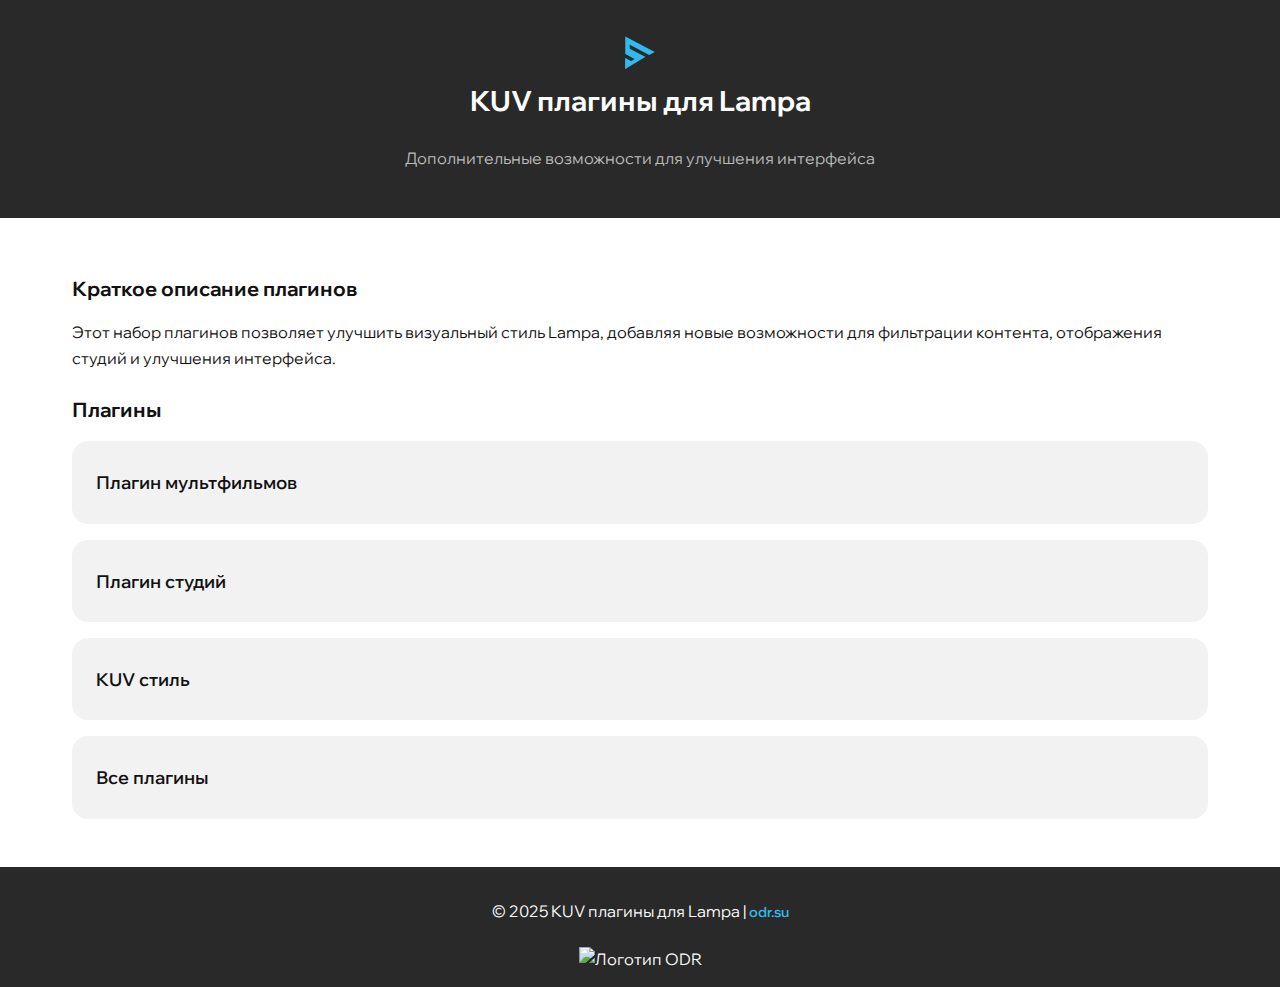
==== index.html @ 0064e078 "Update index.html" ====
<!DOCTYPE html>
<html lang="ru">
<head>
  <meta charset="UTF-8">
  <meta name="viewport" content="width=device-width, initial-scale=1.0">
  <meta http-equiv="X-UA-Compatible" content="ie=edge">
  <title>KUV плагины для Lampa</title>

  <!-- Подключение шрифта и стилей -->
  <link rel="preconnect" href="https://fonts.googleapis.com">
  <link rel="preconnect" href="https://fonts.gstatic.com" crossorigin>
  <link href="https://fonts.googleapis.com/css2?family=Wix+Madefor+Display:wght@400;600;800&display=swap" rel="stylesheet">

  <!-- Подключение иконок Phosphor -->
  <link rel="stylesheet" href="https://cdn.jsdelivr.net/npm/@phosphor-icons/web@2.1.2/src/duotone/style.css" />

  <style>
    :root {
      --bg: #fff;
      --text: #111;
      --card: #f2f2f2;
      --accent: #333;
      --link-bg: rgba(49, 186, 235, 0.2);
      --link-hover-bg: #31a8b0;
      --link-border: #31baeb;
    }

    @media (prefers-color-scheme: dark) {
      :root {
        --bg: #333;
        --text: #fff;
        --card: #444;
        --accent: #555;
      }
    }

    * {
      box-sizing: border-box;
    }

    body {
      font-family: "Wix Madefor Display", sans-serif;
      font-weight: 400;
      margin: 0;
      padding: 0;
      background-color: var(--bg);
      color: var(--text);
      line-height: 1.5;
    }

    header {
      background-color: #292929;
      padding: 1.5rem;
      text-align: center;
    }

    .header-inner {
      display: flex;
      flex-direction: column;
      align-items: center;
      max-width: 1200px;
      margin: 0 auto;
    }

    .logo-icon {
      width: 2.5em;
      height: 2.5em;
    }

    .header-title {
      font-size: clamp(1.25rem, 4vw, 1.75rem);
      margin: 0.5rem 0;
      color: white;
    }

    .header-subtitle {
      font-size: clamp(0.875rem, 2.5vw, 1rem);
      color: #bbb;
    }

    main {
      padding: 1rem;
      max-width: 1200px;
      margin: 0 auto;
    }

    .intro p {
      font-size: clamp(0.9rem, 2.5vw, 1rem);
      line-height: 1.6;
      margin-bottom: 1.5rem;
    }

    .plugin-list {
      margin-top: 1rem;
    }

    details {
      background-color: var(--card);
      margin-bottom: 1rem;
      padding: 0.75rem;
      border-radius: 1em;
      transition: background-color 0.3s ease;
    }

    details summary {
      font-weight: 600;
      font-size: clamp(0.95rem, 2.5vw, 1.1rem);
      cursor: pointer;
      display: flex;
      align-items: center;
      padding: 0.5rem 0;
    }

    details summary::-webkit-details-marker {
      display: none;
    }

    details summary i {
      margin-right: 0.5rem;
      font-size: 1.2em;
      flex-shrink: 0;
    }

    details p {
      margin: 0.75rem 0 0;
      font-size: clamp(0.85rem, 2vw, 0.95rem);
    }

    details img {
      max-width: 100%;
      height: auto;
      border-radius: 0.75em;
      margin-top: 1rem;
      display: block;
    }

    details a {
      display: flex;
      align-items: center;
      justify-content: space-between;
      color: var(--text);
      background-color: var(--link-bg);
      padding: 0.5rem 0.75rem;
      border-radius: 0.75em;
      text-decoration: none;
      font-weight: 600;
      margin-top: 1rem;
      border: 2px solid var(--link-border);
      font-size: clamp(0.7rem, 2vw, 0.85rem);
      transition: background-color 0.3s ease;
      word-break: break-all;
    }

    details a:hover {
      background-color: var(--link-hover-bg);
    }

    .copy-message {
      position: fixed;
      bottom: 1rem;
      left: 50%;
      transform: translateX(-50%);
      background-color: #28a745;
      color: white;
      padding: 0.5rem 1rem;
      border-radius: 0.5rem;
      font-size: 0.9rem;
      z-index: 1000;
    }

    .link-icon, .copy-icon {
      font-size: 1.2em;
      width: 1.4em;
      flex-shrink: 0;
    }

    h2 {
      font-size: clamp(1.1rem, 3vw, 1.25rem);
      margin: 1.5rem 0 1rem;
    }

    footer {
      background-color: #292929;
      padding: 1rem;
      text-align: center;
      color: white;
    }

    footer a {
      color: #31baeb;
      text-decoration: none;
      font-weight: 600;
      font-size: clamp(0.85rem, 2vw, 0.9rem);
    }

    footer img {
      width: 3em;
      margin-top: 0.5rem;
    }

    /* Медиа-запросы для адаптивности */
    @media (min-width: 768px) {
      header {
        padding: 2rem;
      }

      main {
        padding: 2rem;
      }

      details {
        padding: 1rem;
      }

      details summary {
        padding: 0.75rem 0;
      }

      details a {
        padding: 0.75rem 1rem;
      }
    }
  </style>
</head>
<body>
  <header>
    <div class="header-inner">
      <img src="kuv/img/logo-icon.svg" alt="Logo" class="logo-icon">
      <h1 class="header-title">KUV плагины для Lampa</h1>
      <p class="header-subtitle">Дополнительные возможности для улучшения интерфейса</p>
    </div>
  </header>

  <main>
    <section class="intro">
      <h2>Краткое описание плагинов</h2>
      <p>Этот набор плагинов позволяет улучшить визуальный стиль Lampa, добавляя новые возможности для фильтрации контента, отображения студий и улучшения интерфейса.</p>
    </section>

    <section class="plugin-list">
      <h2>Плагины</h2>
      
      <details>
        <summary><i class="ph-duotone ph-rabbit"></i> Плагин мультфильмов</summary>
        <p>Этот плагин добавляет страницу с подборками мультфильмов по студиям, годам и другим критериям.</p>
        <img src="https://via.placeholder.com/400x200?text=Screenshot+of+Plugin+1" alt="Скриншот плагина мультфильмов">
        <a href="#" onclick="copyLink(event, 'https://github.com/your-repo/your-plugin-multifilms')">
          https://github.com/your-repo/your-plugin-multifilms
          <span class="link-icon"><i class="ph-duotone ph-link"></i></span>
          <span class="copy-icon"><i class="ph-duotone ph-copy"></i></span>
        </a>
      </details>

      <details>
        <summary><i class="ph-duotone ph-film-reel"></i> Плагин студий</summary>
        <p>Позволяет отображать логотипы студий в карточках фильмов, а также открывать фильтры по студиям и жанрам.</p>
        <img src="https://via.placeholder.com/400x200?text=Screenshot+of+Plugin+2" alt="Скриншот плагина студий">
        <a href="#" onclick="copyLink(event, 'https://github.com/your-repo/your-plugin-studios')">
          https://github.com/your-repo/your-plugin-studios
          <span class="link-icon"><i class="ph-duotone ph-link"></i></span>
          <span class="copy-icon"><i class="ph-duotone ph-copy"></i></span>
        </a>
      </details>

      <details>
        <summary><i class="ph-duotone ph-paint-brush"></i> KUV стиль</summary>
        <p>Плагин для кастомизации интерфейса Lampa с новым визуальным стилем, улучшенной типографикой и элементами дизайна.</p>
        <img src="https://via.placeholder.com/400x200?text=Screenshot+of+Plugin+3" alt="Скриншот плагина стиля">
        <a href="#" onclick="copyLink(event, 'https://github.com/your-repo/your-plugin-kuv-style')">
          https://github.com/your-repo/your-plugin-kuv-style
          <span class="link-icon"><i class="ph-duotone ph-link"></i></span>
          <span class="copy-icon"><i class="ph-duotone ph-copy"></i></span>
        </a>
      </details>

      <details>
        <summary><i class="ph-duotone ph-unite"></i> Все плагины</summary>
        <p>Этот пункт позволяет подключить все плагины сразу, чтобы не подключать их по отдельности.</p>
        <a href="#" onclick="copyLink(event, 'https://github.com/your-repo/kuv-all-plugins')">
          https://github.com/your-repo/kuv-all-plugins
          <span class="link-icon"><i class="ph-duotone ph-link"></i></span>
          <span class="copy-icon"><i class="ph-duotone ph-copy"></i></span>
        </a>
      </details>
    </section>
  </main>

  <footer>
    <p>© 2025 KUV плагины для Lampa | <a href="https://odr.su" target="_blank">odr.su</a></p>
    <img src="https://odr.su/images/dist/logo.svg" alt="Логотип ODR" />
  </footer>

  <script>
    function copyLink(event, link) {
      event.preventDefault();
      const textarea = document.createElement('textarea');
      textarea.value = link;
      document.body.appendChild(textarea);
      textarea.select();
      document.execCommand('copy');
      document.body.removeChild(textarea);

      const copyMessage = document.createElement('div');
      copyMessage.className = 'copy-message';
      copyMessage.textContent = 'Ссылка скопирована!';
      document.body.appendChild(copyMessage);

      setTimeout(() => {
        copyMessage.remove();
      }, 2000);
    }
  </script>
</body>
</html>
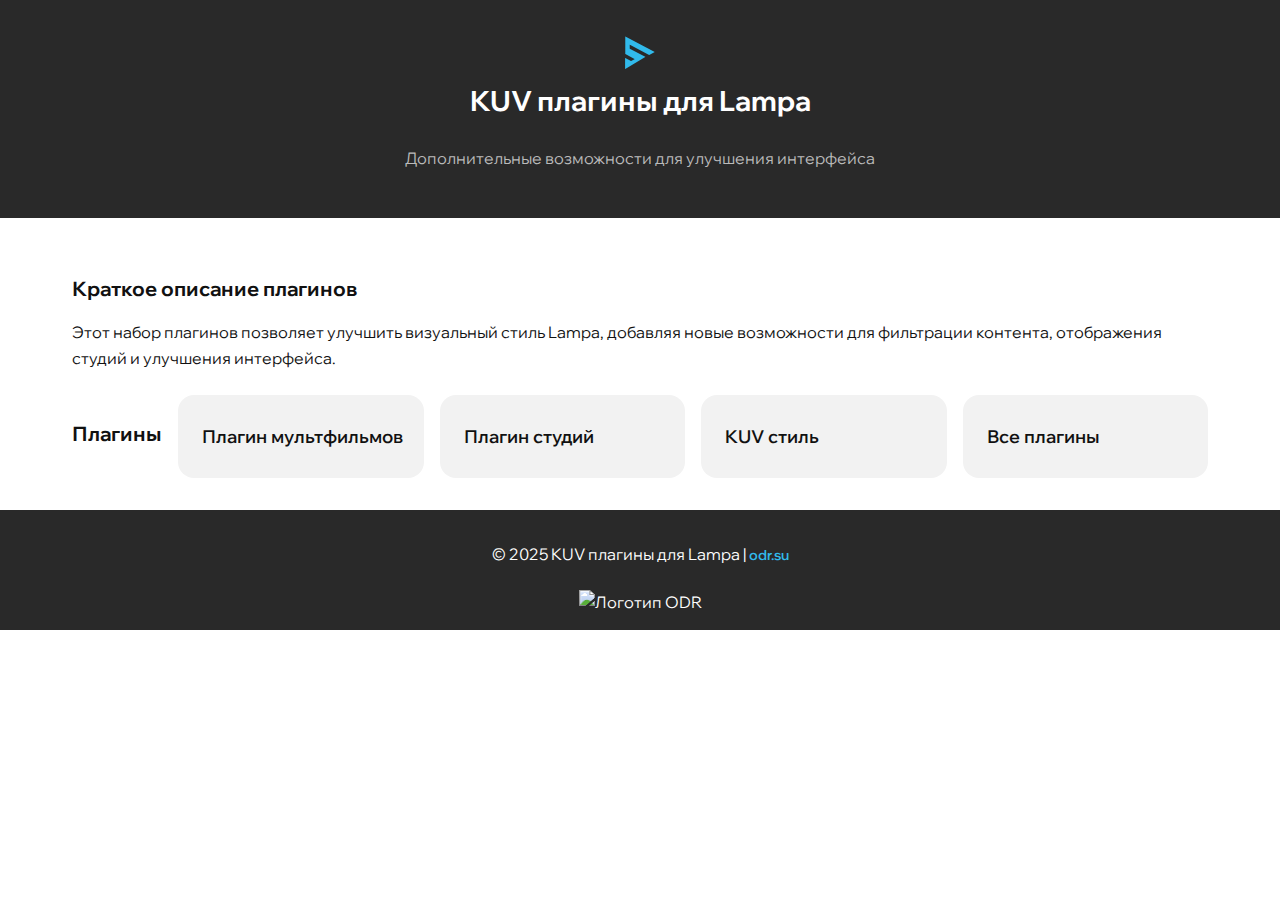
==== commit 3a1cc2e1: "Update index.html" ====
--- a/index.html
+++ b/index.html
@@ -22,7 +22,6 @@
       --accent: #333;
       --link-bg: rgba(49, 186, 235, 0.2);
       --link-hover-bg: #31a8b0;
-      --link-border: #31baeb;
     }
 
     @media (prefers-color-scheme: dark) {
@@ -126,12 +125,26 @@
       font-size: clamp(0.85rem, 2vw, 0.95rem);
     }
 
+    details .screenshot-container {
+      display: flex;
+      flex-wrap: nowrap;
+      gap: 1rem;
+      margin-top: 1rem;
+    }
+
     details img {
       max-width: 100%;
       height: auto;
       border-radius: 0.75em;
+      display: block;
+      flex: 1 1 50%;
+      min-width: 0;
+    }
+
+    details .link-instruction {
       margin-top: 1rem;
-      display: block;
+      font-size: clamp(0.85rem, 2vw, 0.95rem);
+      font-style: italic;
     }
 
     details a {
@@ -144,8 +157,7 @@
       border-radius: 0.75em;
       text-decoration: none;
       font-weight: 600;
-      margin-top: 1rem;
-      border: 2px solid var(--link-border);
+      margin-top: 0.5rem;
       font-size: clamp(0.7rem, 2vw, 0.85rem);
       transition: background-color 0.3s ease;
       word-break: break-all;
@@ -153,6 +165,18 @@
 
     details a:hover {
       background-color: var(--link-hover-bg);
+    }
+
+    .icons-container {
+      display: flex;
+      gap: 0.5rem;
+      margin-left: 0.75rem;
+      flex-shrink: 0;
+    }
+
+    .link-icon, .copy-icon {
+      font-size: 1.2em;
+      width: 1.4em;
     }
 
     .copy-message {
@@ -168,12 +192,6 @@
       z-index: 1000;
     }
 
-    .link-icon, .copy-icon {
-      font-size: 1.2em;
-      width: 1.4em;
-      flex-shrink: 0;
-    }
-
     h2 {
       font-size: clamp(1.1rem, 3vw, 1.25rem);
       margin: 1.5rem 0 1rem;
@@ -198,7 +216,6 @@
       margin-top: 0.5rem;
     }
 
-    /* Медиа-запросы для адаптивности */
     @media (min-width: 768px) {
       header {
         padding: 2rem;
@@ -208,16 +225,31 @@
         padding: 2rem;
       }
 
+      .plugin-list {
+        display: flex;
+        flex-wrap: nowrap;
+        gap: 1rem;
+        align-items: stretch;
+      }
+
       details {
+        flex: 1;
+        margin-bottom: 0;
         padding: 1rem;
+        display: block; /* Убираем поведение details */
+      }
+
+      details[open] {
+        /* Убираем стандартное поведение открытия */
       }
 
       details summary {
+        cursor: default; /* Убираем указатель клика */
         padding: 0.75rem 0;
       }
 
-      details a {
-        padding: 0.75rem 1rem;
+      details summary ~ * {
+        display: block; /* Всегда показываем контент */
       }
     }
   </style>
@@ -243,43 +275,64 @@
       <details>
         <summary><i class="ph-duotone ph-rabbit"></i> Плагин мультфильмов</summary>
         <p>Этот плагин добавляет страницу с подборками мультфильмов по студиям, годам и другим критериям.</p>
-        <img src="https://via.placeholder.com/400x200?text=Screenshot+of+Plugin+1" alt="Скриншот плагина мультфильмов">
-        <a href="#" onclick="copyLink(event, 'https://github.com/your-repo/your-plugin-multifilms')">
-          https://github.com/your-repo/your-plugin-multifilms
-          <span class="link-icon"><i class="ph-duotone ph-link"></i></span>
-          <span class="copy-icon"><i class="ph-duotone ph-copy"></i></span>
+        <div class="screenshot-container">
+          <img src="screens/IMG_7588.jpeg" alt="Скриншот плагина мультфильмов 1" loading="lazy">
+          <img src="screens/IMG_7589.jpeg" alt="Скриншот плагина мультфильмов 2" loading="lazy">
+        </div>
+        <p class="link-instruction">Вставьте ссылку в раздел «Расширения» в Lampa</p>
+        <a href="#" onclick="copyLink(event, 'https://rpd-odr.github.io/mult.js')">
+          https://rpd-odr.github.io/mult.js
+          <span class="icons-container">
+            <span class="link-icon"><i class="ph-duotone ph-link"></i></span>
+            <span class="copy-icon"><i class="ph-duotone ph-copy"></i></span>
+          </span>
         </a>
       </details>
 
       <details>
         <summary><i class="ph-duotone ph-film-reel"></i> Плагин студий</summary>
         <p>Позволяет отображать логотипы студий в карточках фильмов, а также открывать фильтры по студиям и жанрам.</p>
-        <img src="https://via.placeholder.com/400x200?text=Screenshot+of+Plugin+2" alt="Скриншот плагина студий">
-        <a href="#" onclick="copyLink(event, 'https://github.com/your-repo/your-plugin-studios')">
-          https://github.com/your-repo/your-plugin-studios
-          <span class="link-icon"><i class="ph-duotone ph-link"></i></span>
-          <span class="copy-icon"><i class="ph-duotone ph-copy"></i></span>
+        <div class="screenshot-container">
+          <img src="screens/IMG_7591.jpeg" alt="Скриншот плагина студий 1" loading="lazy">
+          <img src="screens/IMG_7594.jpeg" alt="Скриншот плагина студий 2" loading="lazy">
+        </div>
+        <p class="link-instruction">Вставьте ссылку в раздел «Расширения» в Lampa</p>
+        <a href="#" onclick="copyLink(event, 'https://rpd-odr.github.io/studios.js')">
+          https://rpd-odr.github.io/studios.js
+          <span class="icons-container">
+            <span class="link-icon"><i class="ph-duotone ph-link"></i></span>
+            <span class="copy-icon"><i class="ph-duotone ph-copy"></i></span>
+          </span>
         </a>
       </details>
 
       <details>
         <summary><i class="ph-duotone ph-paint-brush"></i> KUV стиль</summary>
         <p>Плагин для кастомизации интерфейса Lampa с новым визуальным стилем, улучшенной типографикой и элементами дизайна.</p>
-        <img src="https://via.placeholder.com/400x200?text=Screenshot+of+Plugin+3" alt="Скриншот плагина стиля">
-        <a href="#" onclick="copyLink(event, 'https://github.com/your-repo/your-plugin-kuv-style')">
-          https://github.com/your-repo/your-plugin-kuv-style
-          <span class="link-icon"><i class="ph-duotone ph-link"></i></span>
-          <span class="copy-icon"><i class="ph-duotone ph-copy"></i></span>
+        <div class="screenshot-container">
+          <img src="screens/IMG_7593.jpeg" alt="Скриншот плагина стиля 1" loading="lazy">
+          <img src="screens/IMG_7585.jpeg" alt="Скриншот плагина стиля 2" loading="lazy">
+        </div>
+        <p class="link-instruction">Вставьте ссылку в раздел «Расширения» в Lampa</p>
+        <a href="#" onclick="copyLink(event, 'https://rpd-odr.github.io/kuv-style.js')">
+          https://rpd-odr.github.io/kuv-style.js
+          <span class="icons-container">
+            <span class="link-icon"><i class="ph-duotone ph-link"></i></span>
+            <span class="copy-icon"><i class="ph-duotone ph-copy"></i></span>
+          </span>
         </a>
       </details>
 
       <details>
         <summary><i class="ph-duotone ph-unite"></i> Все плагины</summary>
         <p>Этот пункт позволяет подключить все плагины сразу, чтобы не подключать их по отдельности.</p>
-        <a href="#" onclick="copyLink(event, 'https://github.com/your-repo/kuv-all-plugins')">
-          https://github.com/your-repo/kuv-all-plugins
-          <span class="link-icon"><i class="ph-duotone ph-link"></i></span>
-          <span class="copy-icon"><i class="ph-duotone ph-copy"></i></span>
+        <p class="link-instruction">Вставьте ссылку в раздел «Расширения» в Lampa</p>
+        <a href="#" onclick="copyLink(event, 'https://rpd-odr.github.io/kuv-git.js')">
+          https://rpd-odr.github.io/kuv-git.js
+          <span class="icons-container">
+            <span class="link-icon"><i class="ph-duotone ph-link"></i></span>
+            <span class="copy-icon"><i class="ph-duotone ph-copy"></i></span>
+          </span>
         </a>
       </details>
     </section>
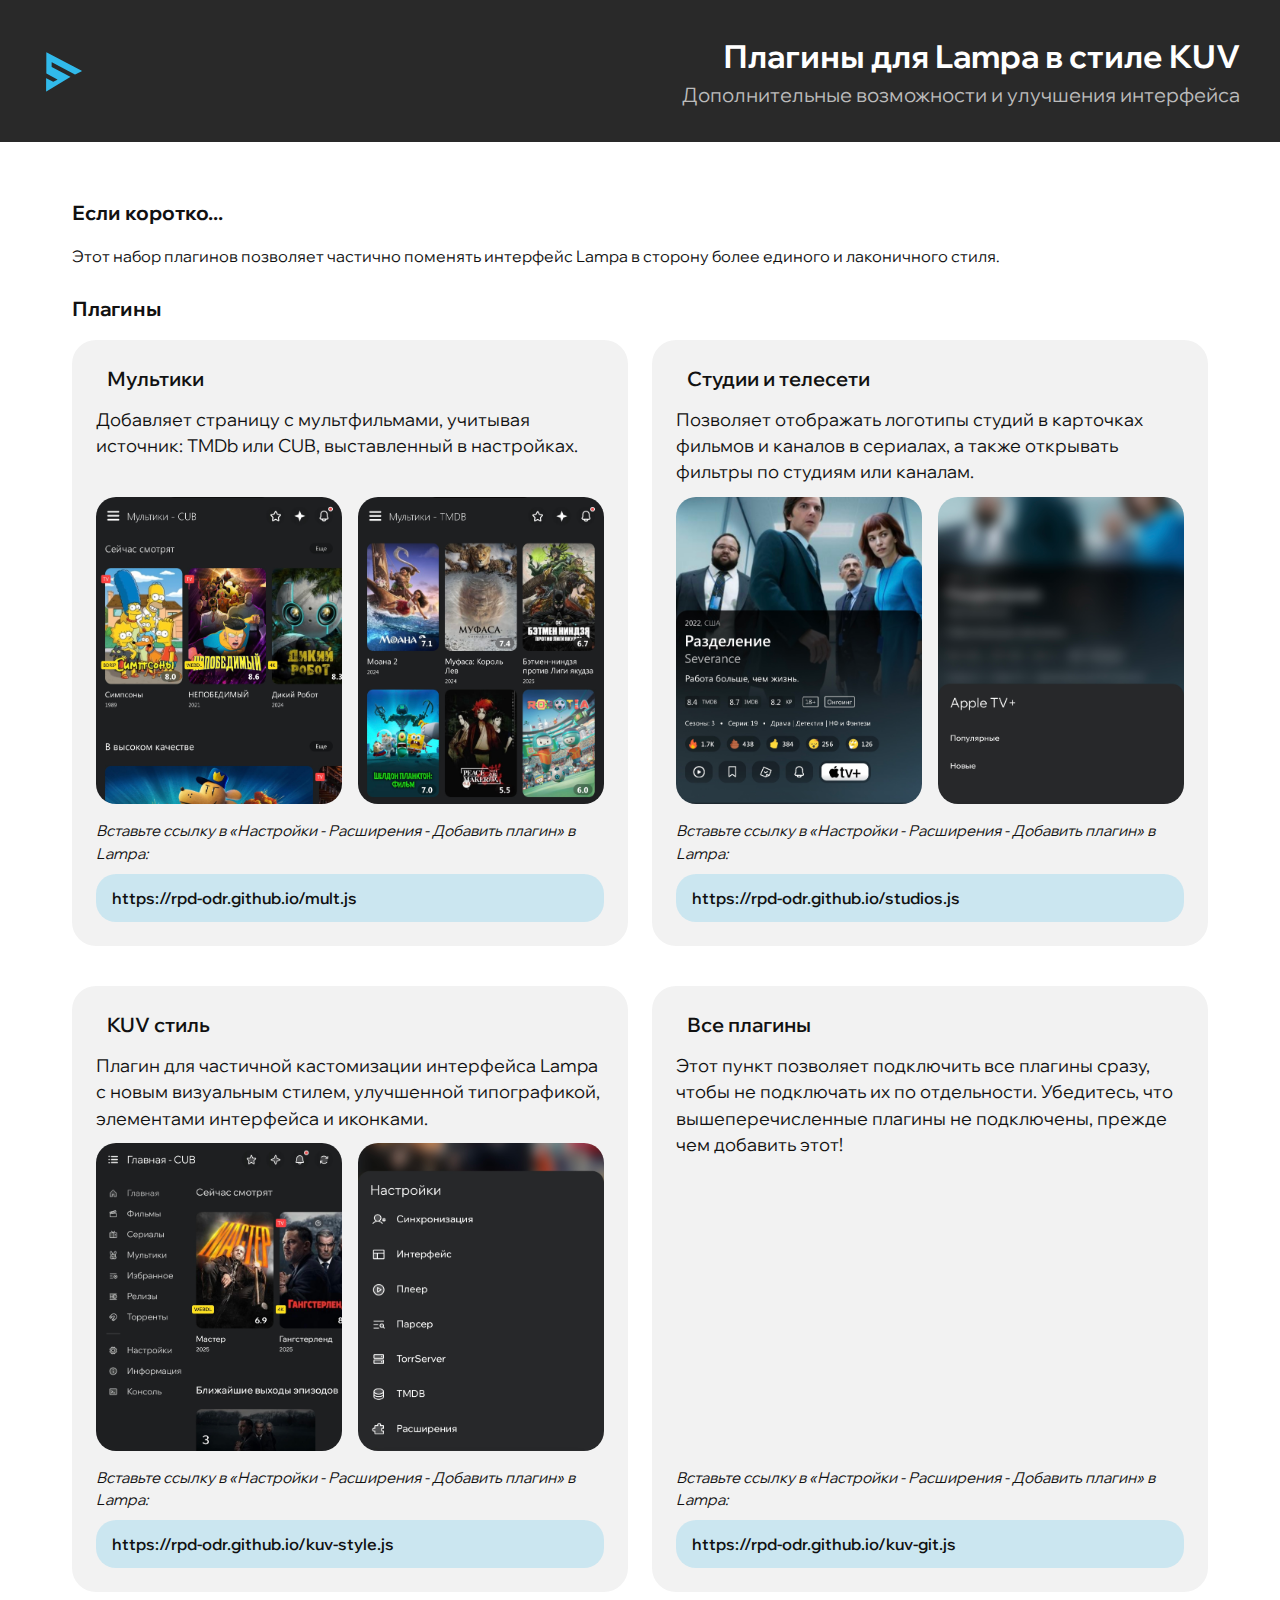
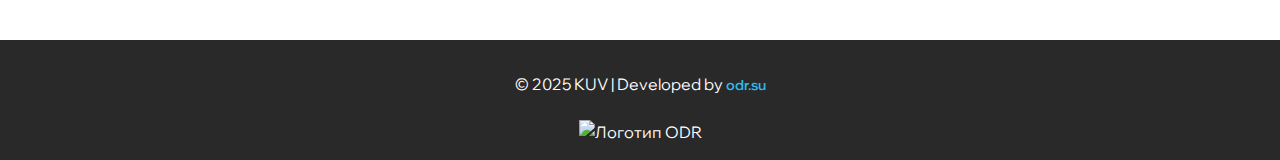
==== commit 7304d41d: "Update index.html" ====
--- a/index.html
+++ b/index.html
@@ -55,7 +55,7 @@
 
     .header-inner {
       display: flex;
-      flex-direction: column;
+      justify-content: space-between;
       align-items: center;
       max-width: 1200px;
       margin: 0 auto;
@@ -66,15 +66,20 @@
       height: 2.5em;
     }
 
+    .header-text {
+      text-align: right;
+    }
+
     .header-title {
       font-size: clamp(1.25rem, 4vw, 1.75rem);
-      margin: 0.5rem 0;
+      margin: 0;
       color: white;
     }
 
     .header-subtitle {
       font-size: clamp(0.875rem, 2.5vw, 1rem);
       color: #bbb;
+      margin: 0;
     }
 
     main {
@@ -93,77 +98,93 @@
       margin-top: 1rem;
     }
 
-    details {
+    .plugin-wrapper {
+      margin-top: 1rem;
+    }
+
+    .plugin-item {
       background-color: var(--card);
       margin-bottom: 1rem;
       padding: 0.75rem;
-      border-radius: 1em;
+      border-radius: 1.5em; /* Увеличил скругление */
       transition: background-color 0.3s ease;
-    }
-
-    details summary {
+      display: flex;
+      flex-direction: column;
+      min-height: 200px;
+    }
+
+    .plugin-title {
       font-weight: 600;
       font-size: clamp(0.95rem, 2.5vw, 1.1rem);
+      display: flex;
+      align-items: center;
+     // padding: 0.5rem 0;
       cursor: pointer;
-      display: flex;
-      align-items: center;
-      padding: 0.5rem 0;
-    }
-
-    details summary::-webkit-details-marker {
-      display: none;
-    }
-
-    details summary i {
-      margin-right: 0.5rem;
+    }
+
+    .plugin-title i {
+      margin: 0 0.5rem 0 .2rem;
       font-size: 1.2em;
       flex-shrink: 0;
     }
 
-    details p {
-      margin: 0.75rem 0 0;
+    .plugin-content {
+      display: flex;
+      flex-direction: column;
+      flex-grow: 1;
+    }
+
+    .plugin-description {
+      margin: 0.75rem 0 0.5rem; /* Небольшой отступ снизу */
       font-size: clamp(0.85rem, 2vw, 0.95rem);
     }
 
-    details .screenshot-container {
+    .bottom-section {
+      margin-top: auto; /* Прижимаем к низу */
+    }
+
+    .screenshot-container {
       display: flex;
       flex-wrap: nowrap;
       gap: 1rem;
-      margin-top: 1rem;
-    }
-
-    details img {
+      margin-bottom: 1rem;
+    }
+
+    .screenshot-container img {
       max-width: 100%;
       height: auto;
-      border-radius: 0.75em;
-      display: block;
+      border-radius: 1.25em; /* Увеличил скругление */
       flex: 1 1 50%;
       min-width: 0;
     }
 
-    details .link-instruction {
-      margin-top: 1rem;
-      font-size: clamp(0.85rem, 2vw, 0.95rem);
+    .link-section {
+      padding-top: 0;
+    }
+
+    .link-instruction {
+      font-size: clamp(0.75rem, 1.8vw, 0.85rem);
+      font-weight: 300;
       font-style: italic;
-    }
-
-    details a {
+      margin-bottom: 0.5rem;
+    }
+
+    .link-section a {
       display: flex;
       align-items: center;
       justify-content: space-between;
       color: var(--text);
       background-color: var(--link-bg);
       padding: 0.5rem 0.75rem;
-      border-radius: 0.75em;
+      border-radius: 1.25em; /* Увеличил скругление */
       text-decoration: none;
       font-weight: 600;
-      margin-top: 0.5rem;
       font-size: clamp(0.7rem, 2vw, 0.85rem);
       transition: background-color 0.3s ease;
       word-break: break-all;
     }
 
-    details a:hover {
+    .link-section a:hover {
       background-color: var(--link-hover-bg);
     }
 
@@ -216,40 +237,93 @@
       margin-top: 0.5rem;
     }
 
+    /* Мобильная версия: закрыто по умолчанию */
+    @media (max-width: 767px) {
+      .plugin-closed .plugin-content {
+        display: none;
+      }
+
+      .plugin-open .plugin-content {
+        display: flex;
+      }
+
+      /* Исправление ширины скрытых пунктов */
+      .plugin-closed {
+        min-height: 0; /* Убираем минимальную высоту для скрытых */
+        height: auto; /* Только высота заголовка */
+      }
+    }
+
+    /* Десктопная версия: открыто по умолчанию */
     @media (min-width: 768px) {
       header {
         padding: 2rem;
       }
 
+      .header-inner {
+        flex-direction: row;
+      }
+
+      .logo-icon {
+        width: 3em;
+        height: 3em;
+      }
+
+      .header-title {
+        font-size: clamp(1.5rem, 4vw, 2rem);
+      }
+
+      .header-subtitle {
+        font-size: clamp(1rem, 2.5vw, 1.25rem);
+      }
+
       main {
         padding: 2rem;
       }
 
-      .plugin-list {
+      .plugin-wrapper {
         display: flex;
-        flex-wrap: nowrap;
-        gap: 1rem;
-        align-items: stretch;
-      }
-
-      details {
-        flex: 1;
-        margin-bottom: 0;
-        padding: 1rem;
-        display: block; /* Убираем поведение details */
-      }
-
-      details[open] {
-        /* Убираем стандартное поведение открытия */
-      }
-
-      details summary {
-        cursor: default; /* Убираем указатель клика */
-        padding: 0.75rem 0;
-      }
-
-      details summary ~ * {
-        display: block; /* Всегда показываем контент */
+        flex-wrap: wrap;
+        gap: 1.5rem;
+      }
+
+      .plugin-item {
+        flex: 1 1 calc(50% - 0.75rem);
+        padding: 1.5rem;
+        min-height: 300px;
+      }
+
+      .plugin-title {
+        font-size: clamp(1.1rem, 2.5vw, 1.25rem);
+        padding: 0;
+        cursor: default;
+      }
+
+      .plugin-title i {
+        font-size: 1.5em;
+      }
+
+      .plugin-content {
+        display: flex;
+      }
+
+      .plugin-description {
+        font-size: clamp(0.95rem, 2vw, 1.1rem);
+        margin-bottom: 0.75rem; /* Чуть больше отступ на десктопе */
+      }
+
+      .screenshot-container img {
+        border-radius: 1.25em; /* Увеличил скругление */
+      }
+
+      .link-instruction {
+        font-size: clamp(0.85rem, 1.8vw, 0.95rem);
+        font-weight: 300;
+      }
+
+      .link-section a {
+        padding: 0.75rem 1rem;
+        font-size: clamp(0.85rem, 2vw, 1rem);
       }
     }
   </style>
@@ -258,88 +332,118 @@
   <header>
     <div class="header-inner">
       <img src="kuv/img/logo-icon.svg" alt="Logo" class="logo-icon">
-      <h1 class="header-title">KUV плагины для Lampa</h1>
-      <p class="header-subtitle">Дополнительные возможности для улучшения интерфейса</p>
+      <div class="header-text">
+        <h1 class="header-title">Плагины для Lampa в стиле KUV</h1>
+        <p class="header-subtitle">Дополнительные возможности и улучшения интерфейса</p>
+      </div>
     </div>
   </header>
 
   <main>
     <section class="intro">
-      <h2>Краткое описание плагинов</h2>
-      <p>Этот набор плагинов позволяет улучшить визуальный стиль Lampa, добавляя новые возможности для фильтрации контента, отображения студий и улучшения интерфейса.</p>
+      <h2>Если коротко...</h2>
+      <p>Этот набор плагинов позволяет частично поменять интерфейс Lampa в сторону более единого и лаконичного стиля. </p>
     </section>
 
     <section class="plugin-list">
       <h2>Плагины</h2>
-      
-      <details>
-        <summary><i class="ph-duotone ph-rabbit"></i> Плагин мультфильмов</summary>
-        <p>Этот плагин добавляет страницу с подборками мультфильмов по студиям, годам и другим критериям.</p>
-        <div class="screenshot-container">
-          <img src="screens/IMG_7588.jpeg" alt="Скриншот плагина мультфильмов 1" loading="lazy">
-          <img src="screens/IMG_7589.jpeg" alt="Скриншот плагина мультфильмов 2" loading="lazy">
+      <div class="plugin-wrapper">
+        <div class="plugin-item plugin-closed">
+          <div class="plugin-title"><i class="ph-duotone ph-rabbit"></i> Мультики</div>
+          <div class="plugin-content">
+            <p class="plugin-description">Добавляет страницу с мультфильмами, учитывая источник: TMDb или CUB, выставленный в настройках.</p>
+            <div class="bottom-section">
+              <div class="screenshot-container">
+                <img src="screens/IMG_7588.jpeg" alt="Скриншот плагина мультфильмов 1" loading="lazy">
+                <img src="screens/IMG_7589.jpeg" alt="Скриншот плагина мультфильмов 2" loading="lazy">
+              </div>
+              <div class="link-section">
+                <p class="link-instruction">Вставьте ссылку в «Настройки - Расширения - Добавить плагин» в Lampa:</p>
+                <a href="#" onclick="copyLink(event, 'https://rpd-odr.github.io/mult.js')">
+                  https://rpd-odr.github.io/mult.js
+                  <span class="icons-container">
+                    <span class="link-icon"><i class="ph-duotone ph-link"></i></span>
+                    <span class="copy-icon"><i class="ph-duotone ph-copy"></i></span>
+                  </span>
+                </a>
+              </div>
+            </div>
+          </div>
         </div>
-        <p class="link-instruction">Вставьте ссылку в раздел «Расширения» в Lampa</p>
-        <a href="#" onclick="copyLink(event, 'https://rpd-odr.github.io/mult.js')">
-          https://rpd-odr.github.io/mult.js
-          <span class="icons-container">
-            <span class="link-icon"><i class="ph-duotone ph-link"></i></span>
-            <span class="copy-icon"><i class="ph-duotone ph-copy"></i></span>
-          </span>
-        </a>
-      </details>
-
-      <details>
-        <summary><i class="ph-duotone ph-film-reel"></i> Плагин студий</summary>
-        <p>Позволяет отображать логотипы студий в карточках фильмов, а также открывать фильтры по студиям и жанрам.</p>
-        <div class="screenshot-container">
-          <img src="screens/IMG_7591.jpeg" alt="Скриншот плагина студий 1" loading="lazy">
-          <img src="screens/IMG_7594.jpeg" alt="Скриншот плагина студий 2" loading="lazy">
+
+        <div class="plugin-item plugin-closed">
+          <div class="plugin-title"><i class="ph-duotone ph-film-reel"></i> Студии и телесети</div>
+          <div class="plugin-content">
+            <p class="plugin-description">Позволяет отображать логотипы студий в карточках фильмов и каналов в сериалах, а также открывать фильтры по студиям или каналам.</p>
+            <div class="bottom-section">
+              <div class="screenshot-container">
+                <img src="screens/IMG_7591.jpeg" alt="Скриншот плагина студий 1" loading="lazy">
+                <img src="screens/IMG_7594.jpeg" alt="Скриншот плагина студий 2" loading="lazy">
+              </div>
+              <div class="link-section">
+                <p class="link-instruction">Вставьте ссылку в «Настройки - Расширения - Добавить плагин» в Lampa:</p>
+                <a href="#" onclick="copyLink(event, 'https://rpd-odr.github.io/studios.js')">
+                  https://rpd-odr.github.io/studios.js
+                  <span class="icons-container">
+                    <span class="link-icon"><i class="ph-duotone ph-link"></i></span>
+                    <span class="copy-icon"><i class="ph-duotone ph-copy"></i></span>
+                  </span>
+                </a>
+              </div>
+            </div>
+          </div>
         </div>
-        <p class="link-instruction">Вставьте ссылку в раздел «Расширения» в Lampa</p>
-        <a href="#" onclick="copyLink(event, 'https://rpd-odr.github.io/studios.js')">
-          https://rpd-odr.github.io/studios.js
-          <span class="icons-container">
-            <span class="link-icon"><i class="ph-duotone ph-link"></i></span>
-            <span class="copy-icon"><i class="ph-duotone ph-copy"></i></span>
-          </span>
-        </a>
-      </details>
-
-      <details>
-        <summary><i class="ph-duotone ph-paint-brush"></i> KUV стиль</summary>
-        <p>Плагин для кастомизации интерфейса Lampa с новым визуальным стилем, улучшенной типографикой и элементами дизайна.</p>
-        <div class="screenshot-container">
-          <img src="screens/IMG_7593.jpeg" alt="Скриншот плагина стиля 1" loading="lazy">
-          <img src="screens/IMG_7585.jpeg" alt="Скриншот плагина стиля 2" loading="lazy">
+
+        <div class="plugin-item plugin-closed">
+          <div class="plugin-title"><i class="ph-duotone ph-paint-brush"></i> KUV стиль</div>
+          <div class="plugin-content">
+            <p class="plugin-description">Плагин для частичной кастомизации интерфейса Lampa с новым визуальным стилем, улучшенной типографикой, элементами интерфейса и иконками.</p>
+            <div class="bottom-section">
+              <div class="screenshot-container">
+                <img src="screens/IMG_7593.jpeg" alt="Скриншот плагина стиля 1" loading="lazy">
+                <img src="screens/IMG_7585.jpeg" alt="Скриншот плагина стиля 2" loading="lazy">
+              </div>
+              <div class="link-section">
+                <p class="link-instruction">Вставьте ссылку в «Настройки - Расширения - Добавить плагин» в Lampa:</p>
+                <a href="#" onclick="copyLink(event, 'https://rpd-odr.github.io/kuv-style.js')">
+                  https://rpd-odr.github.io/kuv-style.js
+                  <span class="icons-container">
+                    <span class="link-icon"><i class="ph-duotone ph-link"></i></span>
+                    <span class="copy-icon"><i class="ph-duotone ph-copy"></i></span>
+                  </span>
+                </a>
+              </div>
+            </div>
+          </div>
         </div>
-        <p class="link-instruction">Вставьте ссылку в раздел «Расширения» в Lampa</p>
-        <a href="#" onclick="copyLink(event, 'https://rpd-odr.github.io/kuv-style.js')">
-          https://rpd-odr.github.io/kuv-style.js
-          <span class="icons-container">
-            <span class="link-icon"><i class="ph-duotone ph-link"></i></span>
-            <span class="copy-icon"><i class="ph-duotone ph-copy"></i></span>
-          </span>
-        </a>
-      </details>
-
-      <details>
-        <summary><i class="ph-duotone ph-unite"></i> Все плагины</summary>
-        <p>Этот пункт позволяет подключить все плагины сразу, чтобы не подключать их по отдельности.</p>
-        <p class="link-instruction">Вставьте ссылку в раздел «Расширения» в Lampa</p>
-        <a href="#" onclick="copyLink(event, 'https://rpd-odr.github.io/kuv-git.js')">
-          https://rpd-odr.github.io/kuv-git.js
-          <span class="icons-container">
-            <span class="link-icon"><i class="ph-duotone ph-link"></i></span>
-            <span class="copy-icon"><i class="ph-duotone ph-copy"></i></span>
-          </span>
-        </a>
-      </details>
+
+        <div class="plugin-item plugin-closed">
+          <div class="plugin-title"><i class="ph-duotone ph-unite"></i> Все плагины</div>
+          <div class="plugin-content">
+            <p class="plugin-description">Этот пункт позволяет подключить все плагины сразу, чтобы не подключать их по отдельности. Убедитесь, что вышеперечисленные плагины не подключены, прежде чем добавить этот!</p>
+            <div class="bottom-section">
+              <div class="screenshot-container">
+                <!-- Скриншоты отсутствуют, можно добавить позже -->
+              </div>
+              <div class="link-section">
+                <p class="link-instruction">Вставьте ссылку в «Настройки - Расширения - Добавить плагин» в Lampa:</p>
+                <a href="#" onclick="copyLink(event, 'https://rpd-odr.github.io/kuv-git.js')">
+                  https://rpd-odr.github.io/kuv-git.js
+                  <span class="icons-container">
+                    <span class="link-icon"><i class="ph-duotone ph-link"></i></span>
+                    <span class="copy-icon"><i class="ph-duotone ph-copy"></i></span>
+                  </span>
+                </a>
+              </div>
+            </div>
+          </div>
+        </div>
+      </div>
     </section>
   </main>
 
   <footer>
-    <p>© 2025 KUV плагины для Lampa | <a href="https://odr.su" target="_blank">odr.su</a></p>
+    <p>© 2025 KUV | Developed by <a href="https://odr.su" target="_blank">odr.su</a></p>
     <img src="https://odr.su/images/dist/logo.svg" alt="Логотип ODR" />
   </footer>
 
@@ -362,6 +466,33 @@
         copyMessage.remove();
       }, 2000);
     }
+
+    // Переключение состояния на мобильных
+    document.addEventListener('DOMContentLoaded', () => {
+      const items = document.querySelectorAll('.plugin-item');
+      items.forEach(item => {
+        const title = item.querySelector('.plugin-title');
+        title.addEventListener('click', () => {
+          if (window.innerWidth <= 767) { // Только на мобильных
+            if (item.classList.contains('plugin-closed')) {
+              item.classList.remove('plugin-closed');
+              item.classList.add('plugin-open');
+            } else {
+              item.classList.remove('plugin-open');
+              item.classList.add('plugin-closed');
+            }
+          }
+        });
+      });
+
+      // На десктопе сразу открыто
+      if (window.innerWidth > 767) {
+        items.forEach(item => {
+          item.classList.remove('plugin-closed');
+          item.classList.add('plugin-open');
+        });
+      }
+    });
   </script>
 </body>
 </html>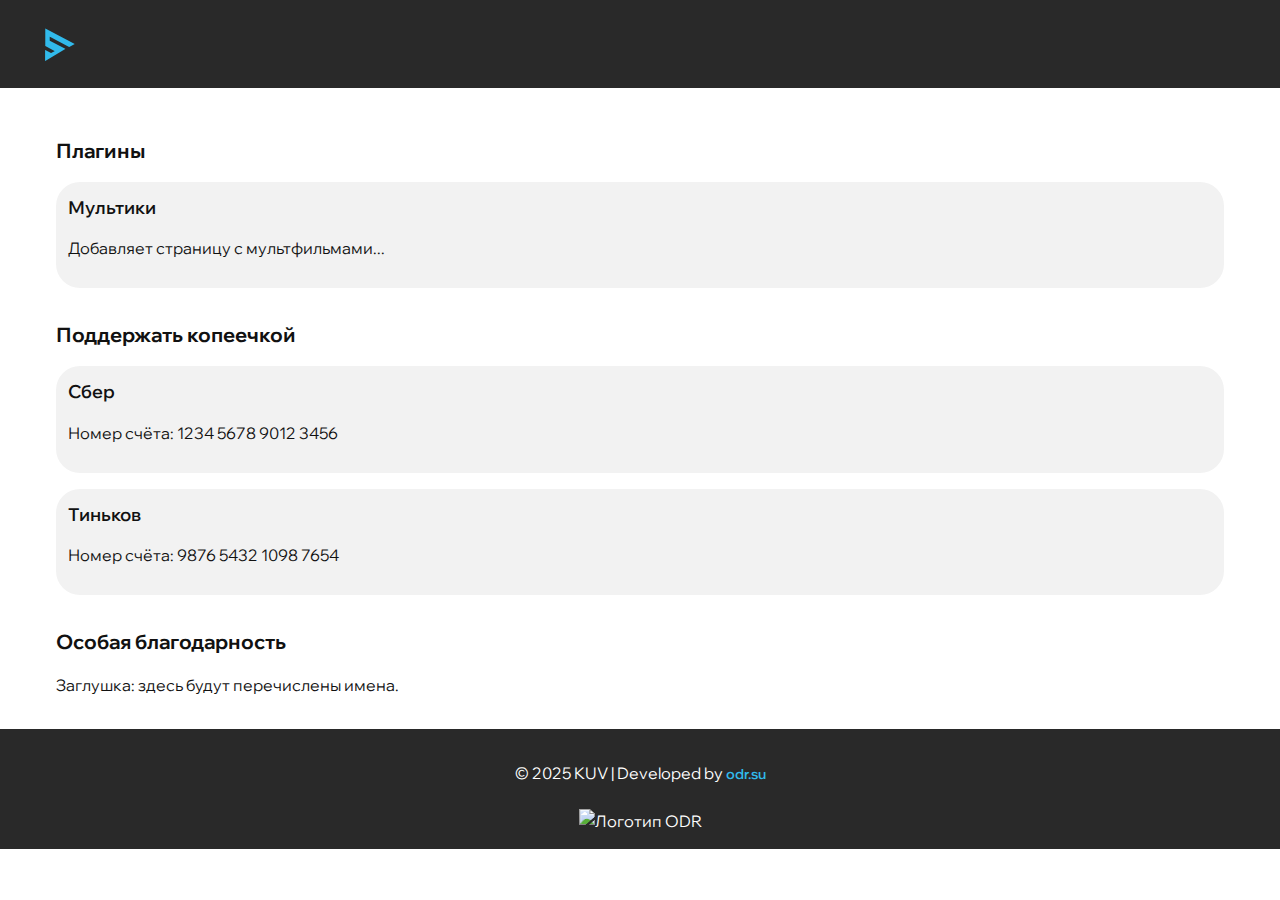
==== commit 53af94f0: "Update index.html" ====
--- a/index.html
+++ b/index.html
@@ -66,36 +66,14 @@
       height: 2.5em;
     }
 
-    .header-text {
-      text-align: right;
-    }
-
-    .header-title {
-      font-size: clamp(1.25rem, 4vw, 1.75rem);
-      margin: 0;
-      color: white;
-    }
-
-    .header-subtitle {
-      font-size: clamp(0.875rem, 2.5vw, 1rem);
-      color: #bbb;
-      margin: 0;
-    }
-
     main {
       padding: 1rem;
       max-width: 1200px;
       margin: 0 auto;
     }
 
-    .intro p {
-      font-size: clamp(0.9rem, 2.5vw, 1rem);
-      line-height: 1.6;
-      margin-bottom: 1.5rem;
-    }
-
-    .plugin-list {
-      margin-top: 1rem;
+    .plugin-list, .monetization, .gratitude {
+      margin-top: 2rem;
     }
 
     .plugin-wrapper {
@@ -106,11 +84,10 @@
       background-color: var(--card);
       margin-bottom: 1rem;
       padding: 0.75rem;
-      border-radius: 1.5em; /* Увеличил скругление */
+      border-radius: 1.5em;
       transition: background-color 0.3s ease;
       display: flex;
       flex-direction: column;
-      min-height: 200px;
     }
 
     .plugin-title {
@@ -118,99 +95,12 @@
       font-size: clamp(0.95rem, 2.5vw, 1.1rem);
       display: flex;
       align-items: center;
-     // padding: 0.5rem 0;
       cursor: pointer;
-    }
-
-    .plugin-title i {
-      margin: 0 0.5rem 0 .2rem;
-      font-size: 1.2em;
-      flex-shrink: 0;
     }
 
     .plugin-content {
       display: flex;
       flex-direction: column;
-      flex-grow: 1;
-    }
-
-    .plugin-description {
-      margin: 0.75rem 0 0.5rem; /* Небольшой отступ снизу */
-      font-size: clamp(0.85rem, 2vw, 0.95rem);
-    }
-
-    .bottom-section {
-      margin-top: auto; /* Прижимаем к низу */
-    }
-
-    .screenshot-container {
-      display: flex;
-      flex-wrap: nowrap;
-      gap: 1rem;
-      margin-bottom: 1rem;
-    }
-
-    .screenshot-container img {
-      max-width: 100%;
-      height: auto;
-      border-radius: 1.25em; /* Увеличил скругление */
-      flex: 1 1 50%;
-      min-width: 0;
-    }
-
-    .link-section {
-      padding-top: 0;
-    }
-
-    .link-instruction {
-      font-size: clamp(0.75rem, 1.8vw, 0.85rem);
-      font-weight: 300;
-      font-style: italic;
-      margin-bottom: 0.5rem;
-    }
-
-    .link-section a {
-      display: flex;
-      align-items: center;
-      justify-content: space-between;
-      color: var(--text);
-      background-color: var(--link-bg);
-      padding: 0.5rem 0.75rem;
-      border-radius: 1.25em; /* Увеличил скругление */
-      text-decoration: none;
-      font-weight: 600;
-      font-size: clamp(0.7rem, 2vw, 0.85rem);
-      transition: background-color 0.3s ease;
-      word-break: break-all;
-    }
-
-    .link-section a:hover {
-      background-color: var(--link-hover-bg);
-    }
-
-    .icons-container {
-      display: flex;
-      gap: 0.5rem;
-      margin-left: 0.75rem;
-      flex-shrink: 0;
-    }
-
-    .link-icon, .copy-icon {
-      font-size: 1.2em;
-      width: 1.4em;
-    }
-
-    .copy-message {
-      position: fixed;
-      bottom: 1rem;
-      left: 50%;
-      transform: translateX(-50%);
-      background-color: #28a745;
-      color: white;
-      padding: 0.5rem 1rem;
-      border-radius: 0.5rem;
-      font-size: 0.9rem;
-      z-index: 1000;
     }
 
     h2 {
@@ -236,209 +126,47 @@
       width: 3em;
       margin-top: 0.5rem;
     }
-
-    /* Мобильная версия: закрыто по умолчанию */
-    @media (max-width: 767px) {
-      .plugin-closed .plugin-content {
-        display: none;
-      }
-
-      .plugin-open .plugin-content {
-        display: flex;
-      }
-
-      /* Исправление ширины скрытых пунктов */
-      .plugin-closed {
-        min-height: 0; /* Убираем минимальную высоту для скрытых */
-        height: auto; /* Только высота заголовка */
-      }
-    }
-
-    /* Десктопная версия: открыто по умолчанию */
-    @media (min-width: 768px) {
-      header {
-        padding: 2rem;
-      }
-
-      .header-inner {
-        flex-direction: row;
-      }
-
-      .logo-icon {
-        width: 3em;
-        height: 3em;
-      }
-
-      .header-title {
-        font-size: clamp(1.5rem, 4vw, 2rem);
-      }
-
-      .header-subtitle {
-        font-size: clamp(1rem, 2.5vw, 1.25rem);
-      }
-
-      main {
-        padding: 2rem;
-      }
-
-      .plugin-wrapper {
-        display: flex;
-        flex-wrap: wrap;
-        gap: 1.5rem;
-      }
-
-      .plugin-item {
-        flex: 1 1 calc(50% - 0.75rem);
-        padding: 1.5rem;
-        min-height: 300px;
-      }
-
-      .plugin-title {
-        font-size: clamp(1.1rem, 2.5vw, 1.25rem);
-        padding: 0;
-        cursor: default;
-      }
-
-      .plugin-title i {
-        font-size: 1.5em;
-      }
-
-      .plugin-content {
-        display: flex;
-      }
-
-      .plugin-description {
-        font-size: clamp(0.95rem, 2vw, 1.1rem);
-        margin-bottom: 0.75rem; /* Чуть больше отступ на десктопе */
-      }
-
-      .screenshot-container img {
-        border-radius: 1.25em; /* Увеличил скругление */
-      }
-
-      .link-instruction {
-        font-size: clamp(0.85rem, 1.8vw, 0.95rem);
-        font-weight: 300;
-      }
-
-      .link-section a {
-        padding: 0.75rem 1rem;
-        font-size: clamp(0.85rem, 2vw, 1rem);
-      }
-    }
   </style>
 </head>
 <body>
   <header>
     <div class="header-inner">
       <img src="kuv/img/logo-icon.svg" alt="Logo" class="logo-icon">
-      <div class="header-text">
-        <h1 class="header-title">Плагины для Lampa в стиле KUV</h1>
-        <p class="header-subtitle">Дополнительные возможности и улучшения интерфейса</p>
-      </div>
     </div>
   </header>
 
   <main>
-    <section class="intro">
-      <h2>Если коротко...</h2>
-      <p>Этот набор плагинов позволяет частично поменять интерфейс Lampa в сторону более единого и лаконичного стиля. </p>
-    </section>
-
     <section class="plugin-list">
       <h2>Плагины</h2>
       <div class="plugin-wrapper">
         <div class="plugin-item plugin-closed">
           <div class="plugin-title"><i class="ph-duotone ph-rabbit"></i> Мультики</div>
           <div class="plugin-content">
-            <p class="plugin-description">Добавляет страницу с мультфильмами, учитывая источник: TMDb или CUB, выставленный в настройках.</p>
-            <div class="bottom-section">
-              <div class="screenshot-container">
-                <img src="screens/IMG_7588.jpeg" alt="Скриншот плагина мультфильмов 1" loading="lazy">
-                <img src="screens/IMG_7589.jpeg" alt="Скриншот плагина мультфильмов 2" loading="lazy">
-              </div>
-              <div class="link-section">
-                <p class="link-instruction">Вставьте ссылку в «Настройки - Расширения - Добавить плагин» в Lampa:</p>
-                <a href="#" onclick="copyLink(event, 'https://rpd-odr.github.io/mult.js')">
-                  https://rpd-odr.github.io/mult.js
-                  <span class="icons-container">
-                    <span class="link-icon"><i class="ph-duotone ph-link"></i></span>
-                    <span class="copy-icon"><i class="ph-duotone ph-copy"></i></span>
-                  </span>
-                </a>
-              </div>
-            </div>
-          </div>
-        </div>
-
-        <div class="plugin-item plugin-closed">
-          <div class="plugin-title"><i class="ph-duotone ph-film-reel"></i> Студии и телесети</div>
-          <div class="plugin-content">
-            <p class="plugin-description">Позволяет отображать логотипы студий в карточках фильмов и каналов в сериалах, а также открывать фильтры по студиям или каналам.</p>
-            <div class="bottom-section">
-              <div class="screenshot-container">
-                <img src="screens/IMG_7591.jpeg" alt="Скриншот плагина студий 1" loading="lazy">
-                <img src="screens/IMG_7594.jpeg" alt="Скриншот плагина студий 2" loading="lazy">
-              </div>
-              <div class="link-section">
-                <p class="link-instruction">Вставьте ссылку в «Настройки - Расширения - Добавить плагин» в Lampa:</p>
-                <a href="#" onclick="copyLink(event, 'https://rpd-odr.github.io/studios.js')">
-                  https://rpd-odr.github.io/studios.js
-                  <span class="icons-container">
-                    <span class="link-icon"><i class="ph-duotone ph-link"></i></span>
-                    <span class="copy-icon"><i class="ph-duotone ph-copy"></i></span>
-                  </span>
-                </a>
-              </div>
-            </div>
-          </div>
-        </div>
-
-        <div class="plugin-item plugin-closed">
-          <div class="plugin-title"><i class="ph-duotone ph-paint-brush"></i> KUV стиль</div>
-          <div class="plugin-content">
-            <p class="plugin-description">Плагин для частичной кастомизации интерфейса Lampa с новым визуальным стилем, улучшенной типографикой, элементами интерфейса и иконками.</p>
-            <div class="bottom-section">
-              <div class="screenshot-container">
-                <img src="screens/IMG_7593.jpeg" alt="Скриншот плагина стиля 1" loading="lazy">
-                <img src="screens/IMG_7585.jpeg" alt="Скриншот плагина стиля 2" loading="lazy">
-              </div>
-              <div class="link-section">
-                <p class="link-instruction">Вставьте ссылку в «Настройки - Расширения - Добавить плагин» в Lampa:</p>
-                <a href="#" onclick="copyLink(event, 'https://rpd-odr.github.io/kuv-style.js')">
-                  https://rpd-odr.github.io/kuv-style.js
-                  <span class="icons-container">
-                    <span class="link-icon"><i class="ph-duotone ph-link"></i></span>
-                    <span class="copy-icon"><i class="ph-duotone ph-copy"></i></span>
-                  </span>
-                </a>
-              </div>
-            </div>
-          </div>
-        </div>
-
-        <div class="plugin-item plugin-closed">
-          <div class="plugin-title"><i class="ph-duotone ph-unite"></i> Все плагины</div>
-          <div class="plugin-content">
-            <p class="plugin-description">Этот пункт позволяет подключить все плагины сразу, чтобы не подключать их по отдельности. Убедитесь, что вышеперечисленные плагины не подключены, прежде чем добавить этот!</p>
-            <div class="bottom-section">
-              <div class="screenshot-container">
-                <!-- Скриншоты отсутствуют, можно добавить позже -->
-              </div>
-              <div class="link-section">
-                <p class="link-instruction">Вставьте ссылку в «Настройки - Расширения - Добавить плагин» в Lampa:</p>
-                <a href="#" onclick="copyLink(event, 'https://rpd-odr.github.io/kuv-git.js')">
-                  https://rpd-odr.github.io/kuv-git.js
-                  <span class="icons-container">
-                    <span class="link-icon"><i class="ph-duotone ph-link"></i></span>
-                    <span class="copy-icon"><i class="ph-duotone ph-copy"></i></span>
-                  </span>
-                </a>
-              </div>
-            </div>
+            <p class="plugin-description">Добавляет страницу с мультфильмами...</p>
           </div>
         </div>
       </div>
+    </section>
+
+    <section class="monetization">
+      <h2>Поддержать копеечкой</h2>
+      <div class="plugin-item plugin-closed">
+        <div class="plugin-title"><i class="ph-duotone ph-bank"></i> Сбер</div>
+        <div class="plugin-content">
+          <p class="plugin-description">Номер счёта: 1234 5678 9012 3456</p>
+        </div>
+      </div>
+      <div class="plugin-item plugin-closed">
+        <div class="plugin-title"><i class="ph-duotone ph-credit-card"></i> Тиньков</div>
+        <div class="plugin-content">
+          <p class="plugin-description">Номер счёта: 9876 5432 1098 7654</p>
+        </div>
+      </div>
+    </section>
+
+    <section class="gratitude">
+      <h2>Особая благодарность</h2>
+      <p>Заглушка: здесь будут перечислены имена.</p>
     </section>
   </main>
 
@@ -446,53 +174,5 @@
     <p>© 2025 KUV | Developed by <a href="https://odr.su" target="_blank">odr.su</a></p>
     <img src="https://odr.su/images/dist/logo.svg" alt="Логотип ODR" />
   </footer>
-
-  <script>
-    function copyLink(event, link) {
-      event.preventDefault();
-      const textarea = document.createElement('textarea');
-      textarea.value = link;
-      document.body.appendChild(textarea);
-      textarea.select();
-      document.execCommand('copy');
-      document.body.removeChild(textarea);
-
-      const copyMessage = document.createElement('div');
-      copyMessage.className = 'copy-message';
-      copyMessage.textContent = 'Ссылка скопирована!';
-      document.body.appendChild(copyMessage);
-
-      setTimeout(() => {
-        copyMessage.remove();
-      }, 2000);
-    }
-
-    // Переключение состояния на мобильных
-    document.addEventListener('DOMContentLoaded', () => {
-      const items = document.querySelectorAll('.plugin-item');
-      items.forEach(item => {
-        const title = item.querySelector('.plugin-title');
-        title.addEventListener('click', () => {
-          if (window.innerWidth <= 767) { // Только на мобильных
-            if (item.classList.contains('plugin-closed')) {
-              item.classList.remove('plugin-closed');
-              item.classList.add('plugin-open');
-            } else {
-              item.classList.remove('plugin-open');
-              item.classList.add('plugin-closed');
-            }
-          }
-        });
-      });
-
-      // На десктопе сразу открыто
-      if (window.innerWidth > 767) {
-        items.forEach(item => {
-          item.classList.remove('plugin-closed');
-          item.classList.add('plugin-open');
-        });
-      }
-    });
-  </script>
 </body>
 </html>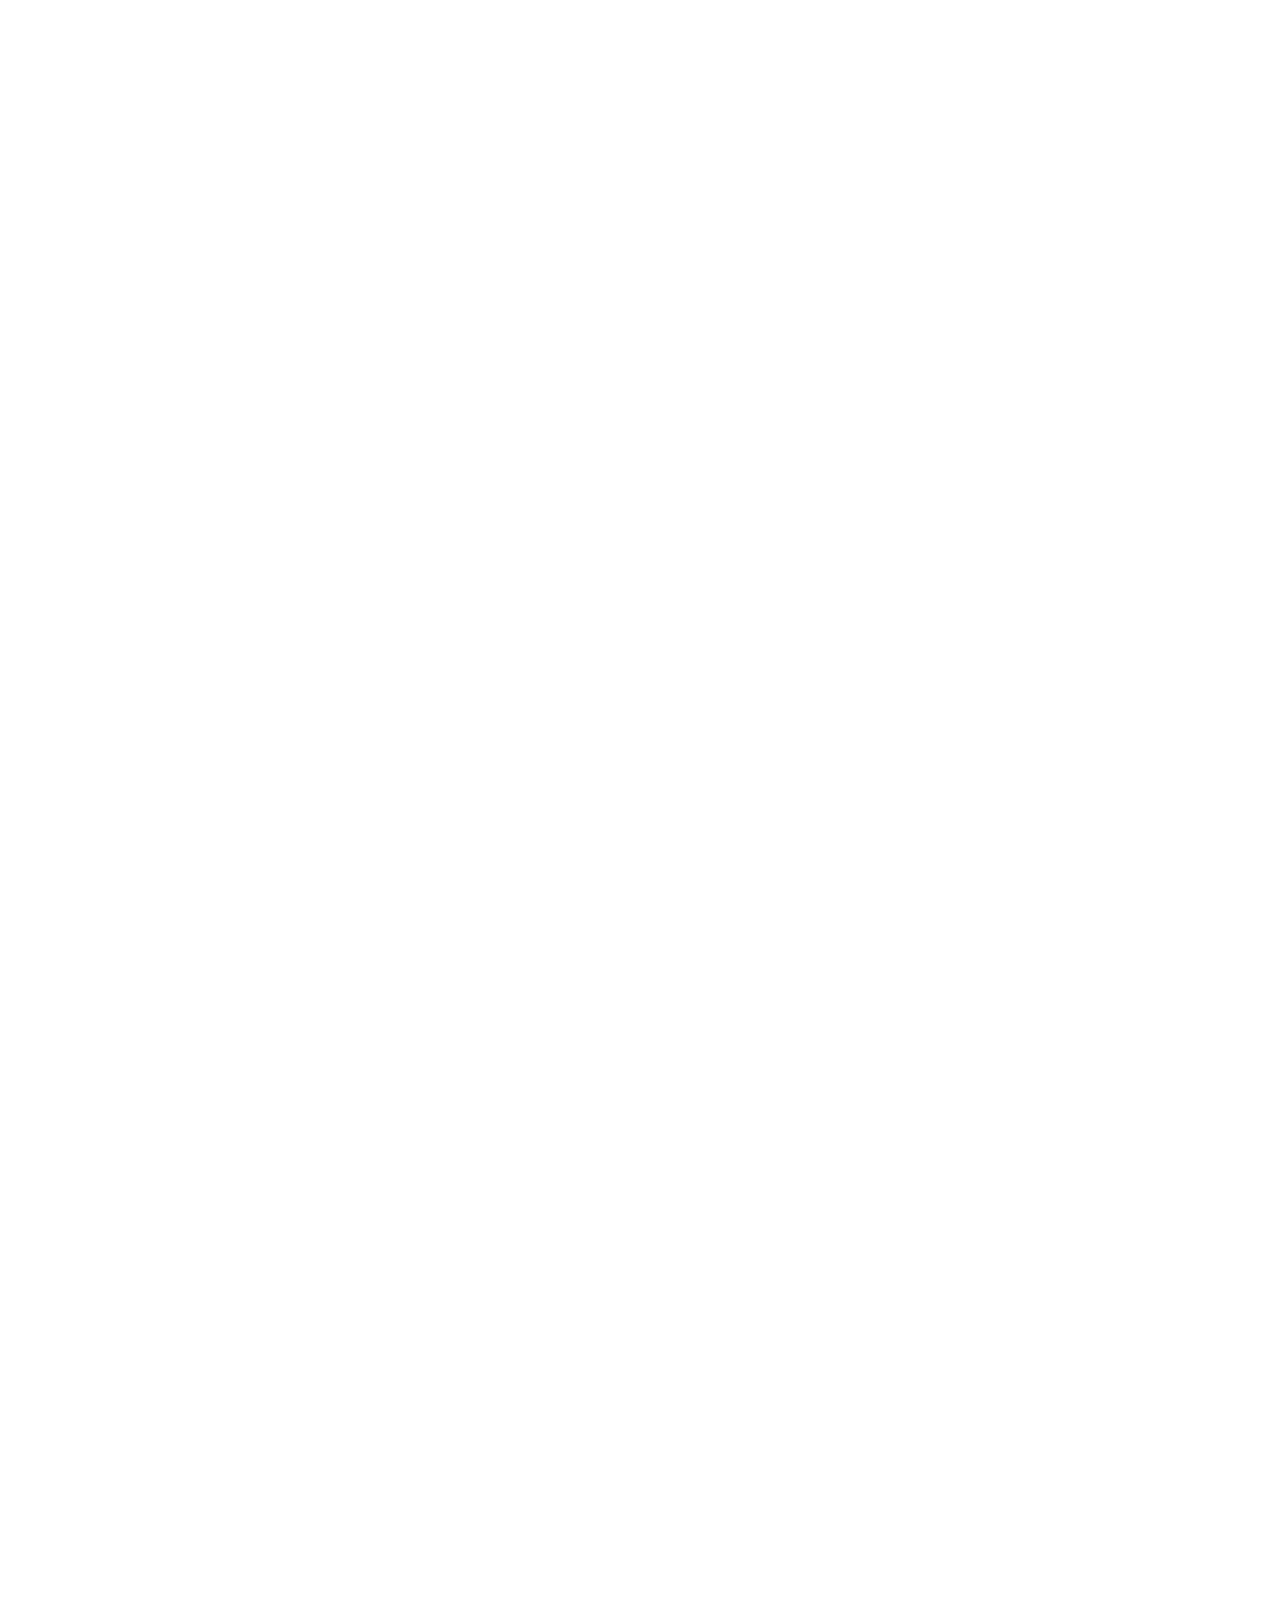
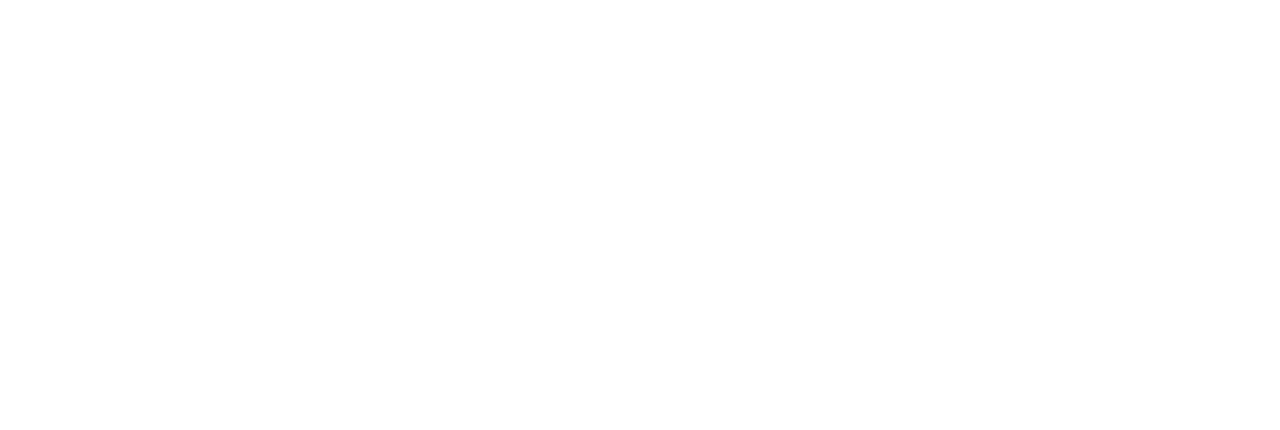
==== commit 68bc4bea: "Update index.html" ====
--- a/index.html
+++ b/index.html
@@ -1,178 +1,688 @@
 <!DOCTYPE html>
 <html lang="ru">
-<head>
-  <meta charset="UTF-8">
-  <meta name="viewport" content="width=device-width, initial-scale=1.0">
-  <meta http-equiv="X-UA-Compatible" content="ie=edge">
-  <title>KUV плагины для Lampa</title>
-
-  <!-- Подключение шрифта и стилей -->
-  <link rel="preconnect" href="https://fonts.googleapis.com">
-  <link rel="preconnect" href="https://fonts.gstatic.com" crossorigin>
-  <link href="https://fonts.googleapis.com/css2?family=Wix+Madefor+Display:wght@400;600;800&display=swap" rel="stylesheet">
-
-  <!-- Подключение иконок Phosphor -->
-  <link rel="stylesheet" href="https://cdn.jsdelivr.net/npm/@phosphor-icons/web@2.1.2/src/duotone/style.css" />
-
-  <style>
-    :root {
-      --bg: #fff;
-      --text: #111;
-      --card: #f2f2f2;
-      --accent: #333;
-      --link-bg: rgba(49, 186, 235, 0.2);
-      --link-hover-bg: #31a8b0;
-    }
-
-    @media (prefers-color-scheme: dark) {
+  <head>
+    <meta charset="UTF-8" />
+    <meta name="viewport" content="width=device-width, initial-scale=1.0" />
+    <title>KUV плагины для Lampa</title>
+    <link rel="preconnect" href="https://fonts.googleapis.com" />
+    <link rel="preconnect" href="https://fonts.gstatic.com" crossorigin />
+    <link
+      href="https://fonts.googleapis.com/css2?family=Wix+Madefor+Display:wght@400;600;800&display=swap"
+      rel="stylesheet"
+    />
+    <link rel="stylesheet" href="https://cdn.jsdelivr.net/npm/@phosphor-icons/web@2.1.2/src/duotone/style.css" />
+    <link rel="stylesheet" href="style.css" />
+    <style>
       :root {
-        --bg: #333;
-        --text: #fff;
-        --card: #444;
-        --accent: #555;
-      }
-    }
-
-    * {
-      box-sizing: border-box;
-    }
-
-    body {
-      font-family: "Wix Madefor Display", sans-serif;
-      font-weight: 400;
-      margin: 0;
-      padding: 0;
-      background-color: var(--bg);
-      color: var(--text);
-      line-height: 1.5;
-    }
-
-    header {
-      background-color: #292929;
-      padding: 1.5rem;
-      text-align: center;
-    }
-
-    .header-inner {
-      display: flex;
-      justify-content: space-between;
-      align-items: center;
-      max-width: 1200px;
-      margin: 0 auto;
-    }
-
-    .logo-icon {
-      width: 2.5em;
-      height: 2.5em;
-    }
-
-    main {
-      padding: 1rem;
-      max-width: 1200px;
-      margin: 0 auto;
-    }
-
-    .plugin-list, .monetization, .gratitude {
-      margin-top: 2rem;
-    }
-
-    .plugin-wrapper {
-      margin-top: 1rem;
-    }
-
-    .plugin-item {
-      background-color: var(--card);
-      margin-bottom: 1rem;
-      padding: 0.75rem;
-      border-radius: 1.5em;
-      transition: background-color 0.3s ease;
-      display: flex;
-      flex-direction: column;
-    }
-
-    .plugin-title {
-      font-weight: 600;
-      font-size: clamp(0.95rem, 2.5vw, 1.1rem);
-      display: flex;
-      align-items: center;
-      cursor: pointer;
-    }
-
-    .plugin-content {
-      display: flex;
-      flex-direction: column;
-    }
-
-    h2 {
-      font-size: clamp(1.1rem, 3vw, 1.25rem);
-      margin: 1.5rem 0 1rem;
-    }
-
-    footer {
-      background-color: #292929;
-      padding: 1rem;
-      text-align: center;
-      color: white;
-    }
-
-    footer a {
-      color: #31baeb;
-      text-decoration: none;
-      font-weight: 600;
-      font-size: clamp(0.85rem, 2vw, 0.9rem);
-    }
-
-    footer img {
-      width: 3em;
-      margin-top: 0.5rem;
-    }
-  </style>
-</head>
-<body>
-  <header>
-    <div class="header-inner">
-      <img src="kuv/img/logo-icon.svg" alt="Logo" class="logo-icon">
-    </div>
-  </header>
-
-  <main>
-    <section class="plugin-list">
-      <h2>Плагины</h2>
-      <div class="plugin-wrapper">
-        <div class="plugin-item plugin-closed">
-          <div class="plugin-title"><i class="ph-duotone ph-rabbit"></i> Мультики</div>
-          <div class="plugin-content">
-            <p class="plugin-description">Добавляет страницу с мультфильмами...</p>
+        --bg: #fff;
+        --text: #111;
+        --card: #f2f2f2;
+        --accent: #333;
+        --link-bg: rgba(49, 186, 235, 0.2);
+        --link-hover-bg: #31a8b0; /* used for border of main plugin */
+        --shadow: 0 4px 12px rgba(0, 0, 0, 0.1);
+        --transition: all 0.3s ease;
+      }
+      @media (prefers-color-scheme: dark) {
+        :root {
+          --bg: #333;
+          --text: #fff;
+          --card: #444;
+          --accent: #555;
+        }
+      }
+      * {
+        box-sizing: border-box;
+        margin: 0;
+        padding: 0;
+      }
+      html {
+        scroll-behavior: smooth;
+      }
+      body {
+        font-family: "Wix Madefor Display", sans-serif;
+        background-color: var(--bg);
+        color: var(--text);
+        line-height: 1.6;
+        opacity: 0;
+        animation: fadeIn 0.5s ease forwards;
+        display: flex;
+        flex-direction: column;
+        min-height: 100vh;
+      }
+      @keyframes fadeIn {
+        to { opacity: 1; }
+      }
+      header {
+        background-color: #292929;
+        padding: clamp(0.75rem, 2vw, 1rem);
+        color: #fff;
+        flex-shrink: 0;
+      }
+      .header-inner {
+        display: flex;
+        align-items: center;
+        max-width: 1200px;
+        margin: 0 auto;
+        min-height: clamp(2.5em, 5vw, 3em);
+      }
+      .logo-icon {
+        width: clamp(2.5em, 5vw, 3em);
+        height: clamp(2.5em, 5vw, 3em);
+        flex-shrink: 0;
+      }
+      main {
+        padding: clamp(1rem, 3vw, 2rem);
+        max-width: 1200px;
+        margin: 0 auto;
+        flex-grow: 1;
+      }
+      section {
+        margin-top: 2rem;
+      }
+      section:first-child {
+        margin-top: 0;
+      }
+      h2 {
+        font-size: clamp(1.1rem, 3vw, 1.5rem);
+        font-weight: 600;
+        margin-bottom: 1rem;
+      }
+      p {
+        font-size: clamp(0.9rem, 2.5vw, 1rem);
+        margin-bottom: 1.5rem;
+      }
+      .wrapper {
+        display: grid;
+        gap: 1.5rem;
+        grid-template-columns: repeat(auto-fit, minmax(min(300px, 100%), 1fr));
+      }
+      .item {
+        background-color: var(--card);
+        padding: 1rem;
+        border-radius: 1.5em;
+        box-shadow: var(--shadow);
+        display: flex;
+        flex-direction: column;
+        overflow: hidden;
+        transition: var(--transition);
+        margin-bottom: 1rem;
+      }
+      .item:hover {
+        transform: translateY(-5px);
+        box-shadow: 0 6px 16px rgba(0, 0, 0, 0.15);
+      }
+      /* Выделяем основной плагин с обводкой нужного цвета */
+      .main-plugin {
+        border: 2px solid var(--link-hover-bg);
+        margin-bottom: 2rem; /* отделим основной плагин от остальных */
+      }
+      /* Поддержка: обводки для Тинькофф и Сбер */
+      .tinkoff-support {
+        border: 2px solid #ffcc00;
+      }
+      .sber-support {
+        border: 2px solid #3c9b35;
+      }
+      /* Уменьшаем стрелочки до 50% от прежнего размера */
+      .item > .title .accordion-icon {
+        font-size: 0.6em;
+        transition: transform 0.3s ease;
+        margin-left: auto;
+        flex-shrink: 0;
+        display: inline-block;
+      }
+      .item > .title {
+        font-weight: 600;
+        font-size: clamp(1rem, 2.5vw, 1.25rem);
+        display: flex;
+        align-items: center;
+        gap: 0.5rem;
+        outline: none;
+        position: relative;
+        justify-content: flex-start;
+      }
+      .item > .title:focus-visible {
+        outline: 2px solid var(--link-hover-bg);
+        outline-offset: 3px;
+        border-radius: 0.25em;
+      }
+      .item > .title i {
+        font-size: 1.2em;
+        flex-shrink: 0;
+      }
+      .item > .title .title-text {
+        flex-grow: 1;
+        margin-right: 0.5rem;
+      }
+      .item > .content {
+        flex-grow: 1;
+        display: flex;
+        flex-direction: column;
+        overflow: hidden;
+      }
+      .description {
+        margin: 0.75rem 0 0.5rem;
+        font-size: clamp(0.85rem, 2vw, 1rem);
+      }
+      .bottom-section {
+        margin-top: auto;
+      }
+      .screenshot-container {
+        display: flex;
+        gap: 1rem;
+        margin-bottom: 1rem;
+        overflow-x: auto;
+        padding-bottom: 0.5rem;
+      }
+      .screenshot-container img {
+        max-width: 100%;
+        height: 150px;
+        width: auto;
+        object-fit: cover;
+        border-radius: 1.25em;
+        flex: 0 0 45%;
+        background-color: rgba(128, 128, 128, 0.1);
+        background-size: contain;
+        background-repeat: no-repeat;
+        background-position: center;
+      }
+      .screenshot-container img[src] {
+        background-color: transparent;
+      }
+      /* Стили для ссылок: выравнивание иконок в одном контейнере, зафиксированном справа */
+      .copy-link-btn {
+        display: block;
+        position: relative;
+        padding-right: 2.5em;
+        color: var(--text);
+        background-color: var(--link-bg);
+        padding: 0.75rem;
+        border-radius: 1.25em;
+        text-decoration: none;
+        font-weight: 600;
+        font-size: clamp(0.7rem, 2vw, 1rem);
+        word-break: break-all;
+        margin-bottom: 0.5rem;
+        cursor: pointer;
+        outline: none;
+        transition: background-color 0.3s ease, transform 0.2s ease-out;
+      }
+      .copy-link-btn:hover {
+        background-color: var(--link-hover-bg);
+        transform: scale(1.03);
+      }
+      .copy-link-btn:focus-visible {
+        background-color: var(--link-hover-bg);
+        transform: scale(1.02);
+        outline: none;
+      }
+      .copy-link-btn span:first-child {
+        margin-right: 0.75rem;
+      }
+      .icons-container {
+        position: absolute;
+        right: 0.75rem;
+        top: 50%;
+        transform: translateY(-50%);
+        display: flex;
+        align-items: center;
+        gap: 0.25rem;
+        flex-shrink: 0;
+      }
+      .link-icon,
+      .copy-icon {
+        font-size: 1.2em;
+      }
+      .copy-icon {
+        position: relative;
+        width: 1.2em;
+        height: 1.2em;
+      }
+      .copy-icon i {
+        position: absolute;
+        top: 0;
+        left: 0;
+        transition: opacity 0.2s ease-in-out, transform 0.2s ease-in-out;
+      }
+      .copy-icon .check-state {
+        opacity: 0;
+        transform: scale(0.7);
+        color: #28a745;
+      }
+      .copy-icon .copy-state {
+        opacity: 1;
+        transform: scale(1);
+      }
+      .copy-icon.copied .copy-state {
+        opacity: 0;
+        transform: scale(0.7);
+      }
+      .copy-icon.copied .check-state {
+        opacity: 1;
+        transform: scale(1);
+      }
+      .copy-message {
+        position: fixed;
+        bottom: 1rem;
+        left: 50%;
+        transform: translateX(-50%);
+        background-color: #28a745;
+        color: #fff;
+        padding: 0.5rem 1rem;
+        border-radius: 0.5rem;
+        font-size: 0.9rem;
+        z-index: 1000;
+        animation: slideUpFadeOut 2.3s ease forwards;
+      }
+      @keyframes slideUpFadeOut {
+        0% { transform: translateX(-50%) translateY(20px); opacity: 0; }
+        15%, 85% { transform: translateX(-50%) translateY(0); opacity: 1; }
+        100% { transform: translateX(-50%) translateY(-10px); opacity: 0; }
+      }
+      /* Мобильная версия */
+      @media (max-width: 767px) {
+        .title { cursor: pointer; }
+        .title .accordion-icon { display: inline-block; }
+        .item.open .title .accordion-icon { transform: rotate(-180deg); }
+        .item .content {
+          max-height: 0;
+          opacity: 0;
+          visibility: hidden;
+          transform: translateY(-10px);
+          transition: max-height 0.4s ease-out, opacity 0.3s ease-out, transform 0.3s ease-out, visibility 0s linear 0.4s, margin-top 0.4s ease-out;
+          overflow: hidden;
+        }
+        .item.open .content {
+          max-height: 1000px;
+          opacity: 1;
+          visibility: visible;
+          transform: translateY(0);
+          margin-top: 0.75rem;
+          transition: max-height 0.4s ease-in, opacity 0.3s ease-in 0.1s, transform 0.3s ease-in 0.1s, visibility 0s linear, margin-top 0.4s ease-in;
+        }
+        .item:not(.open) { min-height: 0; }
+      }
+      /* Десктопная версия */
+      @media (min-width: 768px) {
+        .item { min-height: 250px; }
+        .title { cursor: default; }
+        .title .accordion-icon { display: none; }
+        .item .content { max-height: none; opacity: 1; visibility: visible; margin-top: 0.75rem; transform: none; }
+      }
+      footer {
+        background-color: #292929;
+        padding: clamp(1rem, 3vw, 1.5rem);
+        text-align: center;
+        color: #fff;
+        flex-shrink: 0;
+        margin-top: auto;
+      }
+      .footer-inner {
+        display: flex;
+        justify-content: space-between;
+        align-items: center;
+        max-width: 1200px;
+        margin: 0 auto;
+        flex-wrap: wrap;
+        gap: 1rem;
+      }
+      .footer-inner p {
+        margin-bottom: 0;
+        font-size: clamp(0.8rem, 2vw, 0.9rem);
+        text-align: left;
+      }
+      .footer-inner img {
+        width: clamp(2.5em, 4vw, 3em);
+        height: auto;
+        margin-top: 0;
+        flex-shrink: 0;
+      }
+      footer a {
+        color: #31baeb;
+        text-decoration: none;
+        font-weight: 600;
+      }
+      footer a:hover,
+      footer a:focus-visible { text-decoration: underline; outline: none; }
+      /* Секция благодарности */
+      .gratitude {
+        margin-top: 3rem;
+        padding: 1rem;
+        background-color: var(--card);
+        border-radius: 1em;
+      }
+    </style>
+  </head>
+  <body>
+    <header>
+      <div class="header-inner">
+        <img src="kuv/img/logo-icon.svg" alt="Логотип KUV" class="logo-icon" />
+      </div>
+    </header>
+    <main>
+      <section class="intro">
+        <h2>Если коротко...</h2>
+        <p>
+          Этот набор плагинов позволяет частично поменять интерфейс Lampa в сторону более единого и лаконичного стиля.
+        </p>
+      </section>
+      <section class="plugin-list">
+        <h2>Плагины</h2>
+        <div class="wrapper">
+          <!-- Основной плагин: KUV стиль с обводкой -->
+          <div class="item main-plugin">
+            <div class="title" role="button" tabindex="0">
+              <i class="ph-duotone ph-paint-brush"></i>
+              <span class="title-text">KUV стиль</span>
+              <span class="accordion-icon"><i class="ph-duotone ph-caret-down"></i></span>
+            </div>
+            <div class="content">
+              <p class="description">
+                Плагин для частичной кастомизации интерфейса Lampa с новым визуальным стилем, улучшенной типографикой и элементами интерфейса.
+              </p>
+              <div class="bottom-section">
+                <div class="screenshot-container">
+                  <img src="screens/IMG_7593.jpeg" alt="Скриншот плагина KUV Стиль 1" loading="lazy" />
+                  <img src="screens/IMG_7585.jpeg" alt="Скриншот плагина KUV Стиль 2" loading="lazy" />
+                </div>
+                <div class="link-section">
+                  <p class="link-instruction">Вставьте ссылку в «Настройки - Расширения - Добавить плагин»:</p>
+                  <a href="#" class="copy-link-btn" data-copy-text="https://rpd-odr.github.io/kuv-style.js">
+                    <span>https://rpd-odr.github.io/kuv-style.js</span>
+                    <span class="icons-container">
+                      <span class="link-icon"><i class="ph-duotone ph-link"></i></span>
+                      <span class="copy-icon" aria-label="Скопировать ссылку">
+                        <i class="ph-duotone ph-copy copy-state"></i>
+                        <i class="ph-duotone ph-check check-state"></i>
+                      </span>
+                    </span>
+                  </a>
+                </div>
+              </div>
+            </div>
+          </div>
+          <!-- Дополнительные плагины -->
+          <div class="item">
+            <div class="title" role="button" tabindex="0">
+              <i class="ph-duotone ph-rabbit"></i>
+              <span class="title-text">Мультики</span>
+              <span class="accordion-icon"><i class="ph-duotone ph-caret-down"></i></span>
+            </div>
+            <div class="content">
+              <p class="description">
+                Добавляет страницу с мультфильмами, учитывая источник: TMDb или CUB, выставленный в настройках.
+              </p>
+              <div class="bottom-section">
+                <div class="screenshot-container">
+                  <img src="screens/IMG_7588.jpeg" alt="Скриншот плагина Мультики 1" loading="lazy" />
+                  <img src="screens/IMG_7589.jpeg" alt="Скриншот плагина Мультики 2" loading="lazy" />
+                </div>
+                <div class="link-section">
+                  <p class="link-instruction">Вставьте ссылку в «Настройки - Расширения - Добавить плагин»:</p>
+                  <a href="#" class="copy-link-btn" data-copy-text="https://rpd-odr.github.io/mult.js">
+                    <span>https://rpd-odr.github.io/mult.js</span>
+                    <span class="icons-container">
+                      <span class="link-icon"><i class="ph-duotone ph-link"></i></span>
+                      <span class="copy-icon" aria-label="Скопировать ссылку">
+                        <i class="ph-duotone ph-copy copy-state"></i>
+                        <i class="ph-duotone ph-check check-state"></i>
+                      </span>
+                    </span>
+                  </a>
+                </div>
+              </div>
+            </div>
+          </div>
+          <div class="item">
+            <div class="title" role="button" tabindex="0">
+              <i class="ph-duotone ph-film-reel"></i>
+              <span class="title-text">Студии и телесети</span>
+              <span class="accordion-icon"><i class="ph-duotone ph-caret-down"></i></span>
+            </div>
+            <div class="content">
+              <p class="description">
+                Позволяет отображать логотипы студий в карточках фильмов и каналов, а также открывать фильтры по студиям или каналам.
+                <br /><br />
+                Плагин основан на <a href="https://levende.github.io/lampa-plugins/tmdb-networks.js" target="_blank" rel="noopener noreferrer">tmdb-networks.js</a> от levende, за что большое спасибо.
+              </p>
+              <div class="bottom-section">
+                <div class="screenshot-container">
+                  <img src="screens/IMG_7591.jpeg" alt="Скриншот плагина Студии 1" loading="lazy" />
+                  <img src="screens/IMG_7594.jpeg" alt="Скриншот плагина Студии 2" loading="lazy" />
+                </div>
+                <div class="link-section">
+                  <p class="link-instruction">Вставьте ссылку в «Настройки - Расширения - Добавить плагин»:</p>
+                  <a href="#" class="copy-link-btn" data-copy-text="https://rpd-odr.github.io/studios.js">
+                    <span>https://rpd-odr.github.io/studios.js</span>
+                    <span class="icons-container">
+                      <span class="link-icon"><i class="ph-duotone ph-link"></i></span>
+                      <span class="copy-icon" aria-label="Скопировать ссылку">
+                        <i class="ph-duotone ph-copy copy-state"></i>
+                        <i class="ph-duotone ph-check check-state"></i>
+                      </span>
+                    </span>
+                  </a>
+                </div>
+              </div>
+            </div>
+          </div>
+          <!-- Остальные плагины -->
+          <div class="item">
+            <div class="title" role="button" tabindex="0">
+              <i class="ph-duotone ph-unite"></i>
+              <span class="title-text">Все плагины</span>
+              <span class="accordion-icon"><i class="ph-duotone ph-caret-down"></i></span>
+            </div>
+            <div class="content">
+              <p class="description">
+                Позволяет подключить все плагины сразу. Убедитесь, что вышеперечисленные плагины не подключены!
+              </p>
+              <div class="bottom-section">
+                <div class="screenshot-container"></div>
+                <div class="link-section">
+                  <p class="link-instruction">Вставьте ссылку в «Настройки - Расширения - Добавить плагин»:</p>
+                  <a href="#" class="copy-link-btn" data-copy-text="https://rpd-odr.github.io/kuv-git.js">
+                    <span>https://rpd-odr.github.io/kuv-git.js</span>
+                    <span class="icons-container">
+                      <span class="link-icon"><i class="ph-duotone ph-link"></i></span>
+                      <span class="copy-icon" aria-label="Скопировать ссылку">
+                        <i class="ph-duotone ph-copy copy-state"></i>
+                        <i class="ph-duotone ph-check check-state"></i>
+                      </span>
+                    </span>
+                  </a>
+                </div>
+              </div>
+            </div>
           </div>
         </div>
+      </section>
+      <section class="support">
+        <h2>Поддержать копеечкой</h2>
+        <p>
+          Если вам нравятся плагины и вы хотите поддержать их разработку, можете перевести любую сумму на один из счетов ниже. Спасибо за ваш вклад!
+        </p>
+        <div class="wrapper">
+          <div class="item tinkoff-support">
+            <div class="title" role="button" tabindex="0">
+              <i class="ph-duotone ph-coin"></i>
+              <span class="title-text">Тинькофф</span>
+              <span class="accordion-icon"><i class="ph-duotone ph-caret-down"></i></span>
+            </div>
+            <div class="content">
+              <p class="description">Поддержите разработку через Тинькофф.</p>
+              <div class="bottom-section">
+                <div class="link-section">
+                  <p class="link-instruction">Номер карты:</p>
+                  <a href="#" class="copy-link-btn" data-copy-text="5536 9140 3548 3758">
+                    <span>5536 9140 3548 3758</span>
+                    <span class="icons-container">
+                      <span class="copy-icon" aria-label="Скопировать номер">
+                        <i class="ph-duotone ph-copy copy-state"></i>
+                        <i class="ph-duotone ph-check check-state"></i>
+                      </span>
+                    </span>
+                  </a>
+                </div>
+              </div>
+            </div>
+          </div>
+          <div class="item sber-support">
+            <div class="title" role="button" tabindex="0">
+              <i class="ph-duotone ph-coin"></i>
+              <span class="title-text">Сбер</span>
+              <span class="accordion-icon"><i class="ph-duotone ph-caret-down"></i></span>
+            </div>
+            <div class="content">
+              <p class="description">Поддержите разработку через Сбер.</p>
+              <div class="bottom-section">
+                <div class="link-section">
+                  <p class="link-instruction">Номер карты:</p>
+                  <a href="#" class="copy-link-btn" data-copy-text="5228 6010 3498 3657">
+                    <span>5228 6010 3498 3657</span>
+                    <span class="icons-container">
+                      <span class="copy-icon" aria-label="Скопировать номер">
+                        <i class="ph-duotone ph-copy copy-state"></i>
+                        <i class="ph-duotone ph-check check-state"></i>
+                      </span>
+                    </span>
+                  </a>
+                </div>
+              </div>
+            </div>
+          </div>
+        </div>
+      </section>
+      <!-- Секция Благодарностей с дополнениями -->
+      <section class="gratitude">
+        <h2>Особая благодарность</h2>
+        <p>
+          Огромное спасибо разработчикам Лампы, разработчику lampac, участникам <a href="https://t.me/+TIXtgvGBBOc3ZTUy" target="_blank" rel="noopener noreferrer">чата в Telegram</a> и, конечно, levende.
+        </p>
+      </section>
+    </main>
+    <footer>
+      <div class="footer-inner">
+        <p>
+          © 2025 KUV | Developed by
+          <a href="https://odr.su" target="_blank" rel="noopener noreferrer">odr.su</a>
+        </p>
+        <img src="https://odr.su/images/dist/logo.svg" alt="Логотип ODR" />
       </div>
-    </section>
-
-    <section class="monetization">
-      <h2>Поддержать копеечкой</h2>
-      <div class="plugin-item plugin-closed">
-        <div class="plugin-title"><i class="ph-duotone ph-bank"></i> Сбер</div>
-        <div class="plugin-content">
-          <p class="plugin-description">Номер счёта: 1234 5678 9012 3456</p>
-        </div>
-      </div>
-      <div class="plugin-item plugin-closed">
-        <div class="plugin-title"><i class="ph-duotone ph-credit-card"></i> Тиньков</div>
-        <div class="plugin-content">
-          <p class="plugin-description">Номер счёта: 9876 5432 1098 7654</p>
-        </div>
-      </div>
-    </section>
-
-    <section class="gratitude">
-      <h2>Особая благодарность</h2>
-      <p>Заглушка: здесь будут перечислены имена.</p>
-    </section>
-  </main>
-
-  <footer>
-    <p>© 2025 KUV | Developed by <a href="https://odr.su" target="_blank">odr.su</a></p>
-    <img src="https://odr.su/images/dist/logo.svg" alt="Логотип ODR" />
-  </footer>
-</body>
+    </footer>
+    <script src="script.js" defer></script>
+    <script>
+      document.addEventListener("DOMContentLoaded", () => {
+        const items = document.querySelectorAll(".item");
+        const copyButtons = document.querySelectorAll(".copy-link-btn");
+        const lazyImages = document.querySelectorAll('.screenshot-container img[loading="lazy"]');
+        const isMobile = () => window.innerWidth <= 767;
+        const setupAccordion = () => {
+          items.forEach((item) => {
+            const title = item.querySelector(".title");
+            const content = item.querySelector(".content");
+            if (!title || !content) return;
+            if (isMobile()) {
+              title.setAttribute("role", "button");
+              title.setAttribute("tabindex", "0");
+              if (!item.classList.contains("open")) {
+                item.classList.add("closed");
+                content.style.maxHeight = "0";
+              }
+              if (!title.dataset.accordionInitialized) {
+                title.addEventListener("click", toggleAccordion);
+                title.addEventListener("keydown", handleAccordionKeydown);
+                title.dataset.accordionInitialized = "true";
+              }
+            } else {
+              title.removeAttribute("role");
+              title.removeAttribute("tabindex");
+              item.classList.remove("closed");
+              item.classList.add("open");
+              content.style.maxHeight = null;
+              if (title.dataset.accordionInitialized) {
+                title.removeEventListener("click", toggleAccordion);
+                title.removeEventListener("keydown", handleAccordionKeydown);
+                delete title.dataset.accordionInitialized;
+              }
+            }
+          });
+        };
+        function toggleAccordion() {
+          const item = this.closest(".item");
+          if (!item || !isMobile()) return;
+          const content = item.querySelector(".content");
+          const isOpening = !item.classList.contains("open");
+          item.classList.toggle("open");
+          item.classList.toggle("closed");
+          if (isOpening) {
+            content.style.maxHeight = content.scrollHeight + "px";
+          } else {
+            content.style.maxHeight = "0";
+          }
+        }
+        function handleAccordionKeydown(event) {
+          if (!isMobile()) return;
+          if (event.key === "Enter" || event.key === " ") {
+            event.preventDefault();
+            toggleAccordion.call(this);
+          }
+        }
+        copyButtons.forEach((button) => {
+          button.addEventListener("click", (event) => {
+            event.preventDefault();
+            const textToCopy = button.dataset.copyText;
+            if (!textToCopy) return;
+            const copyIconSpan = button.querySelector(".copy-icon");
+            navigator.clipboard
+              .writeText(textToCopy)
+              .then(() => {
+                showCopyMessage(
+                  textToCopy.includes("http") ? "Ссылка скопирована!" : "Номер скопирован!"
+                );
+                if (copyIconSpan) {
+                  copyIconSpan.classList.add("copied");
+                  setTimeout(() => {
+                    copyIconSpan.classList.remove("copied");
+                  }, 1500);
+                }
+              })
+              .catch((err) => {
+                console.error("Ошибка копирования в буфер обмена: ", err);
+                showCopyMessage("Не удалось скопировать", true);
+              });
+          });
+        });
+        function showCopyMessage(messageText, isError = false) {
+          const existingMessage = document.querySelector(".copy-message");
+          if (existingMessage) {
+            existingMessage.remove();
+          }
+          const message = document.createElement("div");
+          message.className = "copy-message";
+          message.textContent = messageText;
+          message.style.backgroundColor = isError ? "#dc3545" : "#28a745";
+          document.body.appendChild(message);
+          setTimeout(() => message.remove(), 2000);
+        }
+        lazyImages.forEach((img) => {
+          img.addEventListener(
+            "load",
+            () => {
+              img.style.backgroundColor = "transparent";
+              img.classList.add("loaded");
+            },
+            { once: true }
+          );
+        });
+        let resizeTimeout;
+        window.addEventListener("resize", () => {
+          clearTimeout(resizeTimeout);
+          resizeTimeout = setTimeout(setupAccordion, 250);
+        });
+        setupAccordion();
+      });
+    </script>
+  </body>
 </html>